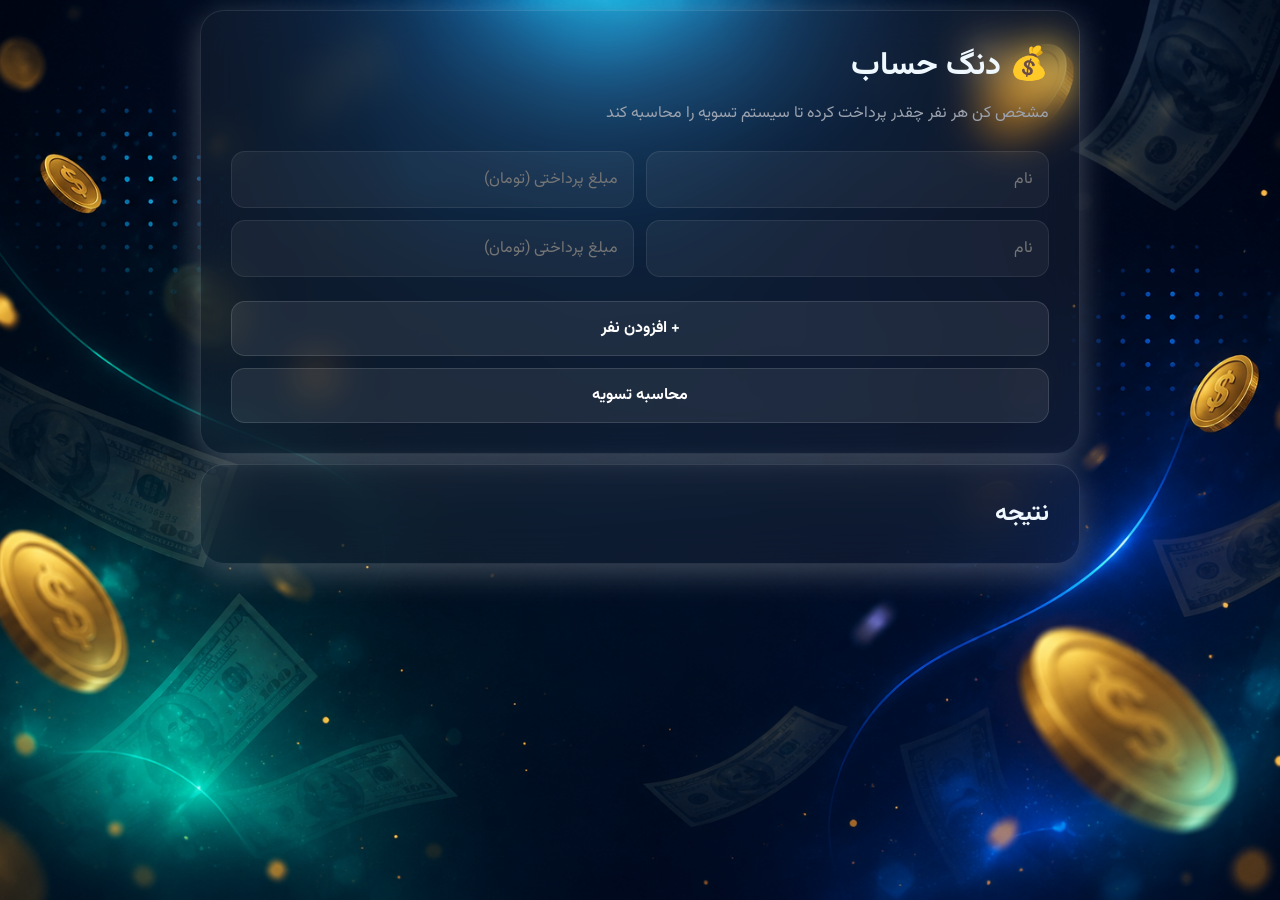
==== index.html @ acc30d8e "Rename index (2).html to index.html" ====
<!DOCTYPE html>
<html lang="fa" dir="rtl">
<head>
<meta charset="UTF-8">
<meta name="viewport" content="width=device-width, initial-scale=1.0">
<title>دنگ حساب</title>

<link rel="stylesheet" href="style.css">

<link href="https://fonts.googleapis.com/css2?family=Vazirmatn:wght@400;500;700;800&display=swap" rel="stylesheet">

</head>
<body>

<div class="container">

    <div class="card">

        <h1>💰 دنگ حساب</h1>

        <p class="subtitle">
            مشخص کن هر نفر چقدر پرداخت کرده تا سیستم تسویه را محاسبه کند
        </p>

        <div id="peopleContainer"></div>

        <button class="btn add-btn" onclick="addPerson()">
            + افزودن نفر
        </button>

        <button class="btn calculate-btn" onclick="calculate()">
            محاسبه تسویه
        </button>

    </div>

    <div class="result-card">

        <h2>نتیجه</h2>

        <div id="results"></div>

    </div>

</div>

<script src="script.js"></script>

</body>
</html>
---- style.css ----
*{
margin:0;
padding:0;
box-sizing:border-box;
font-family:'Vazirmatn',sans-serif;
}

body{
    background: url("images/background.webp") center center / cover no-repeat fixed;
}


.container{
max-width:900px;
margin:auto;
}

.card,
.result-card{

    background: rgba(254, 254, 254, 0.05);

    border: 1px solid rgba(255, 254, 254, 0.1);

    backdrop-filter: blur(20px);
    -webkit-backdrop-filter: blur(20px);

    border-radius: 24px;

    padding: 30px;
margin:10px;
color: aliceblue;
    box-shadow:
        0 8px 32px rgba(255, 254, 254, 0.25);

}


h1{
font-size:2rem;
margin-bottom:10px;
}

.subtitle{
color:#9ca3af;
margin-bottom:25px;
}

.person-row{

display:flex;

gap:12px;

margin-bottom:12px;
}

.person-row input{

flex:1;

padding:14px;

border:none;

border-radius:12px;

background:#182538;

color:white;

font-size:1rem;
}

.btn{

width:100%;

padding:14px;

border:none;

border-radius:14px;

font-size:1rem;

font-weight:700;

cursor:pointer;

margin-top:12px;
}

.add-btn{
background:#1e293b;
color:white;
}

.calculate-btn{
background:#06b6d4;
color:white;
}

.result-item{

background:#182538;

padding:15px;

border-radius:12px;

margin-bottom:10px;

line-height:1.8;
}

.no-result{
color:#9ca3af;
}

@media(max-width:768px){

.person-row{
flex-direction:column;
}

}
.btn{

    background: rgba(255,255,255,.08);

    border:1px solid rgba(255,255,255,.12);

    

    color:white;

    transition:.3s;
}

.btn:hover{

    transform:translateY(-3px);

    background:rgba(255,255,255,.12);

}
.person-row input{

    background:rgba(255,255,255,.05);

    border:1px solid rgba(255,255,255,.08);

    color:white;

    padding:15px;

    border-radius:14px;

    transition:.3s;

}

.person-row input:focus{

    outline:none;

    border-color:#06b6d4;

    box-shadow:
    0 0 0 4px rgba(6,182,212,.15);

}
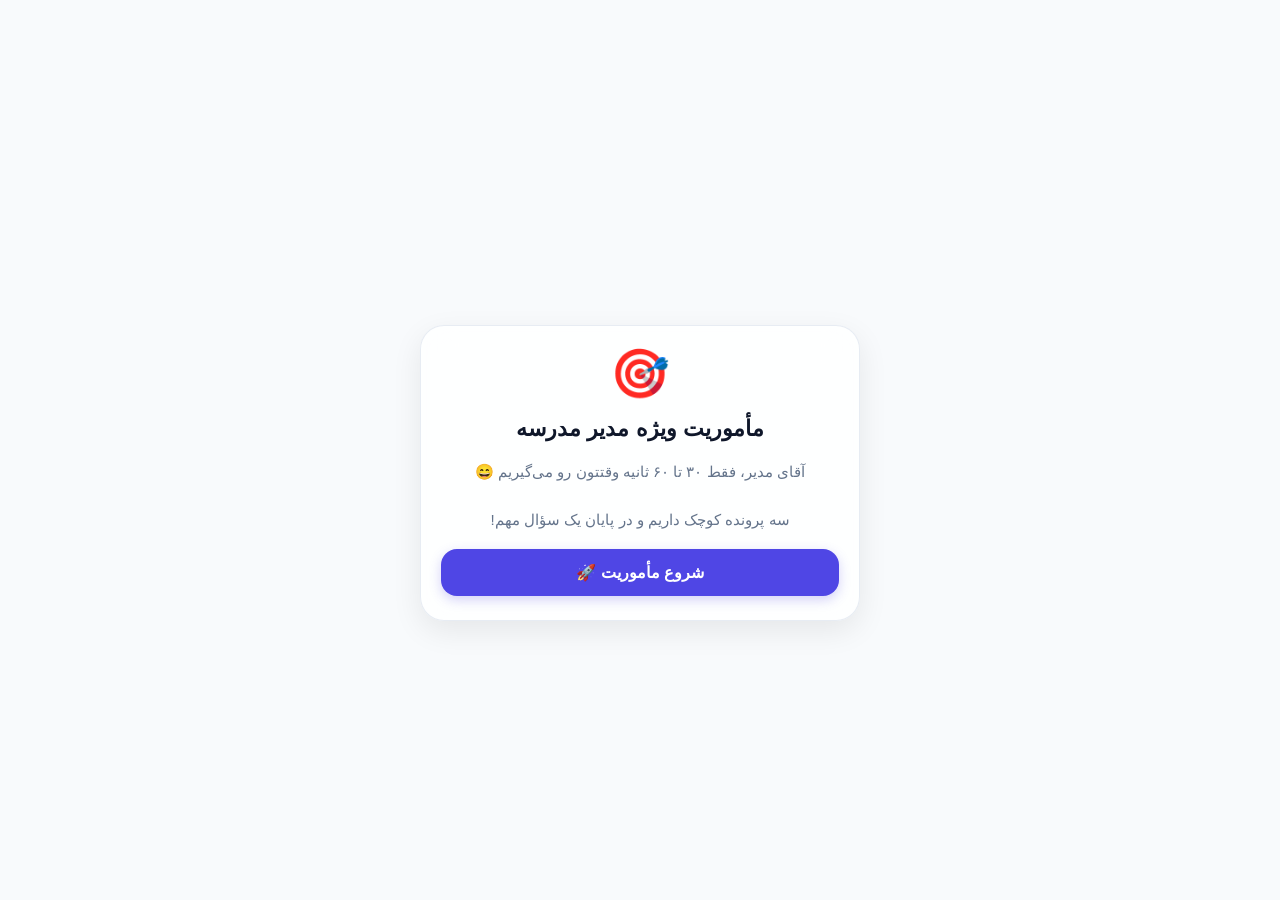
==== commit 88b0cb78: "Add files via upload" ====
--- a/index.html
+++ b/index.html
@@ -1,50 +1,189 @@
-<!DOCTYPE html>
-<html lang="fa" dir="rtl">
-<head>
-<meta charset="UTF-8">
-<meta name="viewport" content="width=device-width, initial-scale=1.0">
-<title>دنگ حساب</title>
-
-<link rel="stylesheet" href="style.css">
-
-<link href="https://fonts.googleapis.com/css2?family=Vazirmatn:wght@400;500;700;800&display=swap" rel="stylesheet">
-
-</head>
-<body>
-
-<div class="container">
-
-    <div class="card">
-
-        <h1>💰 دنگ حساب</h1>
-
-        <p class="subtitle">
-            مشخص کن هر نفر چقدر پرداخت کرده تا سیستم تسویه را محاسبه کند
-        </p>
-
-        <div id="peopleContainer"></div>
-
-        <button class="btn add-btn" onclick="addPerson()">
-            + افزودن نفر
-        </button>
-
-        <button class="btn calculate-btn" onclick="calculate()">
-            محاسبه تسویه
-        </button>
-
-    </div>
-
-    <div class="result-card">
-
-        <h2>نتیجه</h2>
-
-        <div id="results"></div>
-
-    </div>
-
-</div>
-
-<script src="script.js"></script>
-
-</body>
-</html>
+<!doctype html>
+<html lang="fa" dir="rtl">
+  <head>
+    <meta charset="UTF-8" />
+    <meta name="viewport" content="width=device-width, initial-scale=1.0" />
+    <title>سامانه ویژه مدیر 🎯</title>
+    <link rel="stylesheet" href="style.css" />
+  </head>
+  <body>
+    <div class="page-loader" id="pageLoader">
+      <div class="loader-spinner"></div>
+      <div class="loader-title">در حال آماده‌سازی...</div>
+      <div class="loader-subtitle">لطفاً یک لحظه صبر کنید</div>
+    </div>
+
+    <main class="app-container">
+      <!-- Progress Bar -->
+      <header class="progress-header" id="progressHeader">
+        <div class="progress-bar">
+          <div class="progress-fill" id="progressFill"></div>
+        </div>
+        <div class="progress-steps">
+          <span class="step-dot active" data-step="1">●</span>
+          <span class="step-dot" data-step="2">○</span>
+          <span class="step-dot" data-step="3">○</span>
+        </div>
+      </header>
+
+      <!-- Notification / Toast Message -->
+      <div class="toast-message" id="toastMessage"></div>
+
+      <!-- Dynamic Content Card -->
+      <div class="card-glass" id="cardContainer">
+        <!-- STEP 0: Welcome Screen -->
+        <section class="step-content active" id="step0">
+          <div class="hero-icon">🎯</div>
+          <h1 class="main-title">مأموریت ویژه مدیر مدرسه</h1>
+          <p class="description-text">
+            آقای مدیر، فقط ۳۰ تا ۶۰ ثانیه وقتتون رو می‌گیریم 😄<br /><br />
+            سه پرونده کوچک داریم و در پایان یک سؤال مهم!
+          </p>
+          <button class="btn btn-primary" id="btnStart">شروع مأموریت 🚀</button>
+        </section>
+
+        <!-- STEP 1: Internship Notebook Case -->
+        <section class="step-content" id="step1">
+          <span class="badge">پرونده شماره 01</span>
+          <h2 class="section-title">«عملیات ناموفق: دفترچه کارورزی» 😂</h2>
+
+          <p class="story-text">
+            آقای مدیر، شما فرمودید بیام مدرسه دفترچه کارورزی رو بگیرم...<br />
+            من هم گفتم: بله ساعت 10 😎<br />
+            اما یک مشکل کوچک پیش آمد...
+          </p>
+
+          <div class="checklist-box">
+            <div class="check-item check-pass">
+              <span class="status-icon">✅</span>
+              <span>قرار بود بیام مدرسه</span>
+            </div>
+            <div class="check-item check-fail">
+              <span class="status-icon">❌</span>
+              <span>آمدم؟</span>
+            </div>
+            <div class="reason-tag">دلیل: <strong>«یادم رفت! 🫠»</strong></div>
+          </div>
+
+          <p class="story-text confession-text">
+            اینجا بنده رسماً اعتراف می‌کنم 😂<br />
+            قرار بود برای دفترچه کارورزی بیام و یادم رفت. واقعاً بابتش عذر
+            می‌خوام آقای مدیر 🙏
+          </p>
+
+          <div class="options-group" id="optionsStep1">
+            <!-- Options injected via JavaScript -->
+          </div>
+
+          <button class="btn btn-primary btn-next" id="btnNext1" disabled>
+            ادامه مأموریت ←
+          </button>
+        </section>
+
+        <!-- STEP 2: Mysterious Exams -->
+        <section class="step-content" id="step2">
+          <span class="badge">پرونده شماره 02</span>
+          <h2 class="section-title">«دو امتحان مرموز 🕵️»</h2>
+
+          <p class="story-text">
+            طبق اطلاعات موجود، دانش‌آموز محترم در دو امتحان شرکت نکرده است.<br />
+            مشکل اینجاست که خود متهم هم دقیقاً نمی‌داند کدام دو امتحان بوده‌اند!
+            💀😂
+          </p>
+
+          <div class="mysterious-exams-grid">
+            <div class="exam-card">
+              <span class="exam-icon">❓</span>
+              <span class="exam-title">امتحان گمشده 1</span>
+              <span class="exam-subtitle">???</span>
+            </div>
+            <div class="exam-card">
+              <span class="exam-icon">❓</span>
+              <span class="exam-title">امتحان گمشده 2</span>
+              <span class="exam-subtitle">???</span>
+            </div>
+          </div>
+
+          <p class="story-text">
+            آقای مدیر، لطفاً بفرمایید کدام دو امتحان را ندادم و برای جبرانشان
+            باید چه کاری انجام بدهم؟ 🙏
+          </p>
+
+          <div class="options-group" id="optionsStep2">
+            <!-- Options injected via JavaScript -->
+          </div>
+
+          <button class="btn btn-primary btn-next" id="btnNext2" disabled>
+            ادامه مأموریت ←
+          </button>
+        </section>
+
+        <!-- STEP 3: Final Request -->
+        <section class="step-content" id="step3">
+          <span class="badge">مرحله آخر</span>
+          <h2 class="section-title">
+            «حالا رسیدیم به درخواست دانش‌آموز... 😶»
+          </h2>
+
+          <div class="request-box">
+            <p class="story-text">
+              آقای مدیر...<br />
+              تا اینجا دفترچه رو فراموش کردم، دو تا امتحان رو هم ندادم، ولی
+              حداقل برای عذرخواهی یک سایت ساختم! 😂<br /><br />
+              حالا یک درخواست کوچیک هم داشته باشم؟
+            </p>
+            <div class="highlight-request">
+              «اگر صلاح می‌دونید، با توجه به شرایط و نمره‌هام، در یکی از درس‌ها
+              کمی ارفاق کنید. 🙏❤️»
+            </div>
+          </div>
+
+          <div class="options-group" id="optionsStep3">
+            <!-- Options injected via JavaScript -->
+          </div>
+
+          <button class="btn btn-primary btn-next" id="btnNext3" disabled>
+            مشاهده نتیجه مأموریت 🎯
+          </button>
+        </section>
+
+        <!-- STEP 4: Final Summary & WhatsApp -->
+        <section class="step-content" id="step4">
+          <div class="hero-icon">🎉</div>
+          <h1 class="main-title">مأموریت تقریباً تمام شد!</h1>
+          <p class="description-text">
+            آقای مدیر، فقط یک مرحله کوچک باقی مونده.<br />
+            خلاصه تصمیمات شما به شکل زیر ثبت شد:
+          </p>
+
+          <div class="summary-card">
+            <div class="summary-item">
+              <span class="summary-label">📕 دفترچه کارورزی:</span>
+              <span class="summary-value" id="summaryOffice">-</span>
+            </div>
+            <div class="summary-item">
+              <span class="summary-label">📝 دو امتحان مرموز:</span>
+              <span class="summary-value" id="summaryExams">-</span>
+            </div>
+            <div class="summary-item">
+              <span class="summary-label">🎯 درخواست نمره:</span>
+              <span class="summary-value" id="summaryGrade">-</span>
+            </div>
+          </div>
+
+          <button class="btn btn-whatsapp" id="btnWhatsApp">
+            <svg class="wa-icon" viewBox="0 0 24 24" width="24" height="24">
+              <path
+                fill="currentColor"
+                d="M12.031 2c-5.517 0-9.993 4.476-9.993 9.993 0 1.763.459 3.479 1.33 4.996L2 22l5.127-1.343c1.464.799 3.111 1.218 4.904 1.218 5.517 0 9.993-4.476 9.993-9.993S17.548 2 12.031 2zm0 18.286c-1.581 0-3.133-.423-4.489-1.22l-.322-.192-3.332.873.889-3.248-.211-.336A8.256 8.256 0 0 1 3.73 11.99c0-4.577 3.724-8.299 8.301-8.299 4.577 0 8.301 3.722 8.301 8.299 0 4.578-3.724 8.3-8.301 8.3z"
+              />
+            </svg>
+            ثبت نهایی و ارسال در واتساپ
+          </button>
+        </section>
+      </div>
+    </main>
+
+    <script src="script.js"></script>
+  </body>
+</html>
--- a/style.css
+++ b/style.css
@@ -1,173 +1,598 @@
-*{
-margin:0;
-padding:0;
-box-sizing:border-box;
-font-family:'Vazirmatn',sans-serif;
-}
-
-body{
-    background: url("images/background.webp") center center / cover no-repeat fixed;
-}
-
-
-.container{
-max-width:900px;
-margin:auto;
-}
-
-.card,
-.result-card{
-
-    background: rgba(254, 254, 254, 0.05);
-
-    border: 1px solid rgba(255, 254, 254, 0.1);
-
-    backdrop-filter: blur(20px);
-    -webkit-backdrop-filter: blur(20px);
-
-    border-radius: 24px;
-
-    padding: 30px;
-margin:10px;
-color: aliceblue;
-    box-shadow:
-        0 8px 32px rgba(255, 254, 254, 0.25);
-
-}
-
-
-h1{
-font-size:2rem;
-margin-bottom:10px;
-}
-
-.subtitle{
-color:#9ca3af;
-margin-bottom:25px;
-}
-
-.person-row{
-
-display:flex;
-
-gap:12px;
-
-margin-bottom:12px;
-}
-
-.person-row input{
-
-flex:1;
-
-padding:14px;
-
-border:none;
-
-border-radius:12px;
-
-background:#182538;
-
-color:white;
-
-font-size:1rem;
-}
-
-.btn{
-
-width:100%;
-
-padding:14px;
-
-border:none;
-
-border-radius:14px;
-
-font-size:1rem;
-
-font-weight:700;
-
-cursor:pointer;
-
-margin-top:12px;
-}
-
-.add-btn{
-background:#1e293b;
-color:white;
-}
-
-.calculate-btn{
-background:#06b6d4;
-color:white;
-}
-
-.result-item{
-
-background:#182538;
-
-padding:15px;
-
-border-radius:12px;
-
-margin-bottom:10px;
-
-line-height:1.8;
-}
-
-.no-result{
-color:#9ca3af;
-}
-
-@media(max-width:768px){
-
-.person-row{
-flex-direction:column;
-}
-
-}
-.btn{
-
-    background: rgba(255,255,255,.08);
-
-    border:1px solid rgba(255,255,255,.12);
-
-    
-
-    color:white;
-
-    transition:.3s;
-}
-
-.btn:hover{
-
-    transform:translateY(-3px);
-
-    background:rgba(255,255,255,.12);
-
-}
-.person-row input{
-
-    background:rgba(255,255,255,.05);
-
-    border:1px solid rgba(255,255,255,.08);
-
-    color:white;
-
-    padding:15px;
-
-    border-radius:14px;
-
-    transition:.3s;
-
-}
-
-.person-row input:focus{
-
-    outline:none;
-
-    border-color:#06b6d4;
-
-    box-shadow:
-    0 0 0 4px rgba(6,182,212,.15);
-
-}
+/* ==========================================================================
+   Variables & Configuration
+   ========================================================================== */
+:root {
+    --primary: #4F46E5;
+    --primary-hover: #4338CA;
+    --primary-light: rgba(79, 70, 229, 0.1);
+    --whatsapp-green: #25D366;
+    --whatsapp-hover: #20bd5a;
+    --background: #F8FAFC;
+    --surface: rgba(255, 255, 255, 0.85);
+    --border: rgba(226, 232, 240, 0.8);
+    --text-main: #0F172A;
+    --text-muted: #64748B;
+    --danger: #EF4444;
+    --success: #10B981;
+    --radius-lg: 24px;
+    --radius-md: 16px;
+    --radius-sm: 12px;
+    --shadow-soft: 0 20px 40px -15px rgba(0, 0, 0, 0.05);
+    --shadow-card: 0 10px 30px rgba(0, 0, 0, 0.08);
+    --transition-fast: 0.2s cubic-bezier(0.4, 0, 0.2, 1);
+    --transition-smooth: 0.35s cubic-bezier(0.4, 0, 0.2, 1);
+}
+
+/* ==========================================================================
+   Reset & Base Styles
+   ========================================================================== */
+* {
+    box-sizing: border-box;
+    margin: 0;
+    padding: 0;
+    font-family: vazir, -apple-system, BlinkMacSystemFont, 'Segoe UI', Roboto, Oxygen, Ubuntu, Cantarell, sans-serif;
+    -webkit-tap-highlight-color: transparent;
+}
+
+body {
+    background-color: var(--background);
+    color: var(--text-main);
+    min-height: 100vh;
+    display: flex;
+    justify-content: center;
+    align-items: center;
+    padding: 16px;
+    direction: rtl;
+    overflow-x: hidden;
+    position: relative;
+}
+
+/* Background Decor Shapes */
+.background-decor {
+    position: fixed;
+    top: 0;
+    left: 0;
+    width: 100vw;
+    height: 100vh;
+    z-index: -1;
+    pointer-events: none;
+    overflow: hidden;
+}
+
+.circle {
+    position: absolute;
+    border-radius: 50%;
+    filter: blur(80px);
+    opacity: 0.6;
+}
+
+.circle-1 {
+    width: 300px;
+    height: 300px;
+    background: #E0E7FF;
+    top: -50px;
+    right: -50px;
+}
+
+.circle-2 {
+    width: 250px;
+    height: 250px;
+    background: #FCE7F3;
+    bottom: -50px;
+    left: -50px;
+}
+
+/* ==========================================================================
+   Layout & Container
+   ========================================================================== */
+.app-container {
+    width: 100%;
+    max-width: 440px;
+    margin: 0 auto;
+    display: flex;
+    flex-direction: column;
+    gap: 16px;
+}
+
+.card-glass {
+    background: var(--surface);
+    backdrop-filter: blur(16px);
+    -webkit-backdrop-filter: blur(16px);
+    border: 1px solid var(--border);
+    border-radius: var(--radius-lg);
+    padding: 24px 20px;
+    box-shadow: var(--shadow-card);
+    position: relative;
+    overflow: hidden;
+}
+
+/* ==========================================================================
+   Header & Progress Indicator
+   ========================================================================== */
+.progress-header {
+    display: flex;
+    flex-direction: column;
+    align-items: center;
+    gap: 8px;
+    opacity: 0;
+    visibility: hidden;
+    transition: opacity var(--transition-fast);
+}
+
+.progress-header.visible {
+    opacity: 1;
+    visibility: visible;
+}
+
+.progress-bar {
+    width: 100%;
+    height: 6px;
+    background: rgba(226, 232, 240, 0.6);
+    border-radius: 10px;
+    overflow: hidden;
+}
+
+.progress-fill {
+    height: 100%;
+    width: 33.33%;
+    background: var(--primary);
+    border-radius: 10px;
+    transition: width var(--transition-smooth);
+}
+
+.progress-steps {
+    display: flex;
+    gap: 8px;
+}
+
+.step-dot {
+    font-size: 14px;
+    color: var(--text-muted);
+    transition: color var(--transition-fast);
+}
+
+.step-dot.active {
+    color: var(--primary);
+}
+
+/* ==========================================================================
+   Step Sections & Animations
+   ========================================================================== */
+.step-content {
+    display: none;
+    flex-direction: column;
+    align-items: center;
+    text-align: center;
+    gap: 16px;
+    opacity: 0;
+    transform: translateY(12px);
+    transition: opacity var(--transition-smooth), transform var(--transition-smooth);
+}
+
+.step-content.active {
+    display: flex;
+    opacity: 1;
+    transform: translateY(0);
+}
+
+/* ==========================================================================
+   Typography & Badges
+   ========================================================================== */
+.badge {
+    background: var(--primary-light);
+    color: var(--primary);
+    font-size: 0.8rem;
+    font-weight: 700;
+    padding: 4px 12px;
+    border-radius: 20px;
+}
+
+.main-title {
+    font-size: 1.4rem;
+    font-weight: 800;
+    color: var(--text-main);
+    line-height: 1.3;
+}
+
+.section-title {
+    font-size: 1.25rem;
+    font-weight: 700;
+    color: var(--text-main);
+    line-height: 1.3;
+}
+
+.story-text {
+    font-size: 0.95rem;
+    color: var(--text-muted);
+    line-height: 1.6;
+}
+
+.confession-text {
+    background: rgba(241, 245, 249, 0.6);
+    padding: 12px 16px;
+    border-radius: var(--radius-md);
+    border-right: 3px solid var(--primary);
+    width: 100%;
+    text-align: right;
+}
+
+.description-text {
+    font-size: 0.95rem;
+    color: var(--text-muted);
+    line-height: 1.6;
+}
+
+.hero-icon {
+    font-size: 3rem;
+    line-height: 1;
+}
+
+/* ==========================================================================
+   Step 1 Custom UI
+   ========================================================================== */
+.checklist-box {
+    width: 100%;
+    background: #FFFFFF;
+    border: 1px solid var(--border);
+    border-radius: var(--radius-md);
+    padding: 12px 16px;
+    display: flex;
+    flex-direction: column;
+    gap: 10px;
+    text-align: right;
+}
+
+.check-item {
+    display: flex;
+    align-items: center;
+    gap: 10px;
+    font-size: 0.9rem;
+    font-weight: 600;
+}
+
+.check-pass { color: var(--success); }
+.check-fail { color: var(--danger); }
+
+.reason-tag {
+    margin-top: 4px;
+    padding-top: 8px;
+    border-top: 1px dashed var(--border);
+    font-size: 0.85rem;
+    color: var(--text-muted);
+}
+
+.reason-tag strong {
+    color: var(--text-main);
+}
+
+/* ==========================================================================
+   Step 2 Custom UI
+   ========================================================================== */
+.mysterious-exams-grid {
+    display: grid;
+    grid-template-columns: 1fr 1fr;
+    gap: 12px;
+    width: 100%;
+}
+
+.exam-card {
+    background: #FFFFFF;
+    border: 1px dashed #CBD5E1;
+    border-radius: var(--radius-md);
+    padding: 16px 12px;
+    display: flex;
+    flex-direction: column;
+    align-items: center;
+    gap: 6px;
+}
+
+.exam-icon { font-size: 1.5rem; }
+.exam-title { font-size: 0.8rem; color: var(--text-muted); font-weight: 600; }
+.exam-subtitle { font-size: 1rem; color: var(--danger); font-weight: 800; }
+
+/* ==========================================================================
+   Step 3 Custom UI
+   ========================================================================== */
+.request-box {
+    display: flex;
+    flex-direction: column;
+    gap: 12px;
+    width: 100%;
+}
+
+.highlight-request {
+    background: #FFF1F2;
+    color: #9F1239;
+    border: 1px solid #FECDD3;
+    padding: 14px 16px;
+    border-radius: var(--radius-md);
+    font-size: 0.95rem;
+    font-weight: 700;
+    line-height: 1.5;
+}
+
+/* ==========================================================================
+   Options & Buttons
+   ========================================================================== */
+.options-group {
+    display: flex;
+    flex-direction: column;
+    gap: 10px;
+    width: 100%;
+    margin-top: 4px;
+}
+
+.option-card {
+    background: #FFFFFF;
+    border: 2px solid var(--border);
+    border-radius: var(--radius-md);
+    padding: 14px 16px;
+    font-size: 0.95rem;
+    font-weight: 600;
+    color: var(--text-main);
+    text-align: right;
+    cursor: pointer;
+    transition: all var(--transition-fast);
+    outline: none;
+    display: flex;
+    align-items: center;
+    justify-content: space-between;
+}
+
+.option-card:hover {
+    border-color: #A5B4FC;
+    transform: translateY(-1px);
+}
+
+.option-card.selected {
+    border-color: var(--primary);
+    background: var(--primary-light);
+    color: var(--primary);
+}
+
+.btn {
+    width: 100%;
+    padding: 14px 20px;
+    border-radius: var(--radius-md);
+    border: none;
+    font-size: 1rem;
+    font-weight: 700;
+    cursor: pointer;
+    transition: all var(--transition-fast);
+    display: flex;
+    align-items: center;
+    justify-content: center;
+    gap: 8px;
+    outline: none;
+}
+
+.btn-primary {
+    background: var(--primary);
+    color: #FFFFFF;
+    box-shadow: 0 4px 12px rgba(79, 70, 229, 0.25);
+}
+
+.btn-primary:hover {
+    background: var(--primary-hover);
+}
+
+.btn-primary:disabled {
+    background: #CBD5E1;
+    box-shadow: none;
+    cursor: not-allowed;
+    opacity: 0.7;
+}
+
+.btn-whatsapp {
+    background: var(--whatsapp-green);
+    color: #FFFFFF;
+    box-shadow: 0 4px 12px rgba(37, 211, 102, 0.3);
+    margin-top: 8px;
+}
+
+.btn-whatsapp:hover {
+    background: var(--whatsapp-hover);
+}
+
+/* ==========================================================================
+   Step 4 Summary Display
+   ========================================================================== */
+.summary-card {
+    width: 100%;
+    background: #FFFFFF;
+    border: 1px solid var(--border);
+    border-radius: var(--radius-md);
+    padding: 16px;
+    display: flex;
+    flex-direction: column;
+    gap: 12px;
+    text-align: right;
+}
+
+.summary-item {
+    display: flex;
+    flex-direction: column;
+    gap: 4px;
+    padding-bottom: 8px;
+    border-bottom: 1px solid #F1F5F9;
+}
+
+.summary-item:last-child {
+    border-bottom: none;
+    padding-bottom: 0;
+}
+
+.summary-label {
+    font-size: 0.8rem;
+    color: var(--text-muted);
+    font-weight: 600;
+}
+
+.summary-value {
+    font-size: 0.95rem;
+    color: var(--text-main);
+    font-weight: 700;
+}
+
+/* ==========================================================================
+   Toast Notification
+   ========================================================================== */
+.toast-message {
+    position: fixed;
+    top: 20px;
+    left: 50%;
+    transform: translateX(-50%) translateY(-20px);
+    background: #1E293B;
+    color: #FFFFFF;
+    padding: 10px 20px;
+    border-radius: 30px;
+    font-size: 0.85rem;
+    font-weight: 600;
+    box-shadow: var(--shadow-card);
+    opacity: 0;
+    pointer-events: none;
+    transition: all var(--transition-smooth);
+    z-index: 100;
+    width: max-content;
+    max-width: 90%;
+    text-align: center;
+}
+
+.toast-message.show {
+    opacity: 1;
+    transform: translateX(-50%) translateY(0);
+}
+
+/* ==========================================================================
+   Responsive Breakpoints
+   ========================================================================== */
+@media (max-height: 660px) {
+    .app-container {
+        gap: 10px;
+    }
+    .card-glass {
+        padding: 16px 14px;
+    }
+    .hero-icon {
+        font-size: 2.2rem;
+    }
+    .main-title, .section-title {
+        font-size: 1.15rem;
+    }
+    .story-text, .description-text {
+        font-size: 0.85rem;
+    }
+}
+/* =================================
+   LOADING SYSTEM
+   ================================= */
+
+/* لودینگ ورود */
+.page-loader,
+.section-loader {
+    position: fixed;
+    inset: 0;
+    z-index: 99999;
+
+    display: flex;
+    flex-direction: column;
+    align-items: center;
+    justify-content: center;
+
+    gap: 10px;
+
+    background: #f8fafc;
+
+    transition:
+        opacity 0.3s ease,
+        visibility 0.3s ease;
+}
+
+/* لودینگ بین قسمت‌ها */
+.section-loader {
+    background: rgba(248, 250, 252, 0.97);
+}
+
+/* مخفی کردن */
+.page-loader.hide,
+.section-loader.hide {
+    opacity: 0;
+    visibility: hidden;
+    pointer-events: none;
+}
+
+/* دایره لودینگ */
+.loader-spinner {
+    width: 48px;
+    height: 48px;
+
+    border: 4px solid #e2e8f0;
+    border-top-color: #4f46e5;
+
+    border-radius: 50%;
+
+    animation: loader-spin 0.7s linear infinite;
+}
+
+/* نسخه کوچک */
+.loader-spinner.small {
+    width: 34px;
+    height: 34px;
+
+    border-width: 3px;
+}
+
+/* متن */
+.loader-title {
+    color: #0f172a;
+
+    font-size: 15px;
+    font-weight: 800;
+}
+
+.loader-subtitle {
+    color: #64748b;
+
+    font-size: 13px;
+}
+
+/* چرخش */
+@keyframes loader-spin {
+    from {
+        transform: rotate(0deg);
+    }
+
+    to {
+        transform: rotate(360deg);
+    }
+}
+
+/* موبایل */
+@media (max-width: 480px) {
+
+    .loader-spinner {
+        width: 42px;
+        height: 42px;
+    }
+
+    .loader-title {
+        font-size: 14px;
+    }
+
+    .loader-subtitle {
+        font-size: 12px;
+    }
+}
+
+/* کاهش انیمیشن برای کاربرانی که ترجیح می‌دهند */
+@media (prefers-reduced-motion: reduce) {
+
+    .loader-spinner {
+        animation-duration: 1.5s;
+    }
+
+    .page-loader,
+    .section-loader {
+        transition: none;
+    }
+}
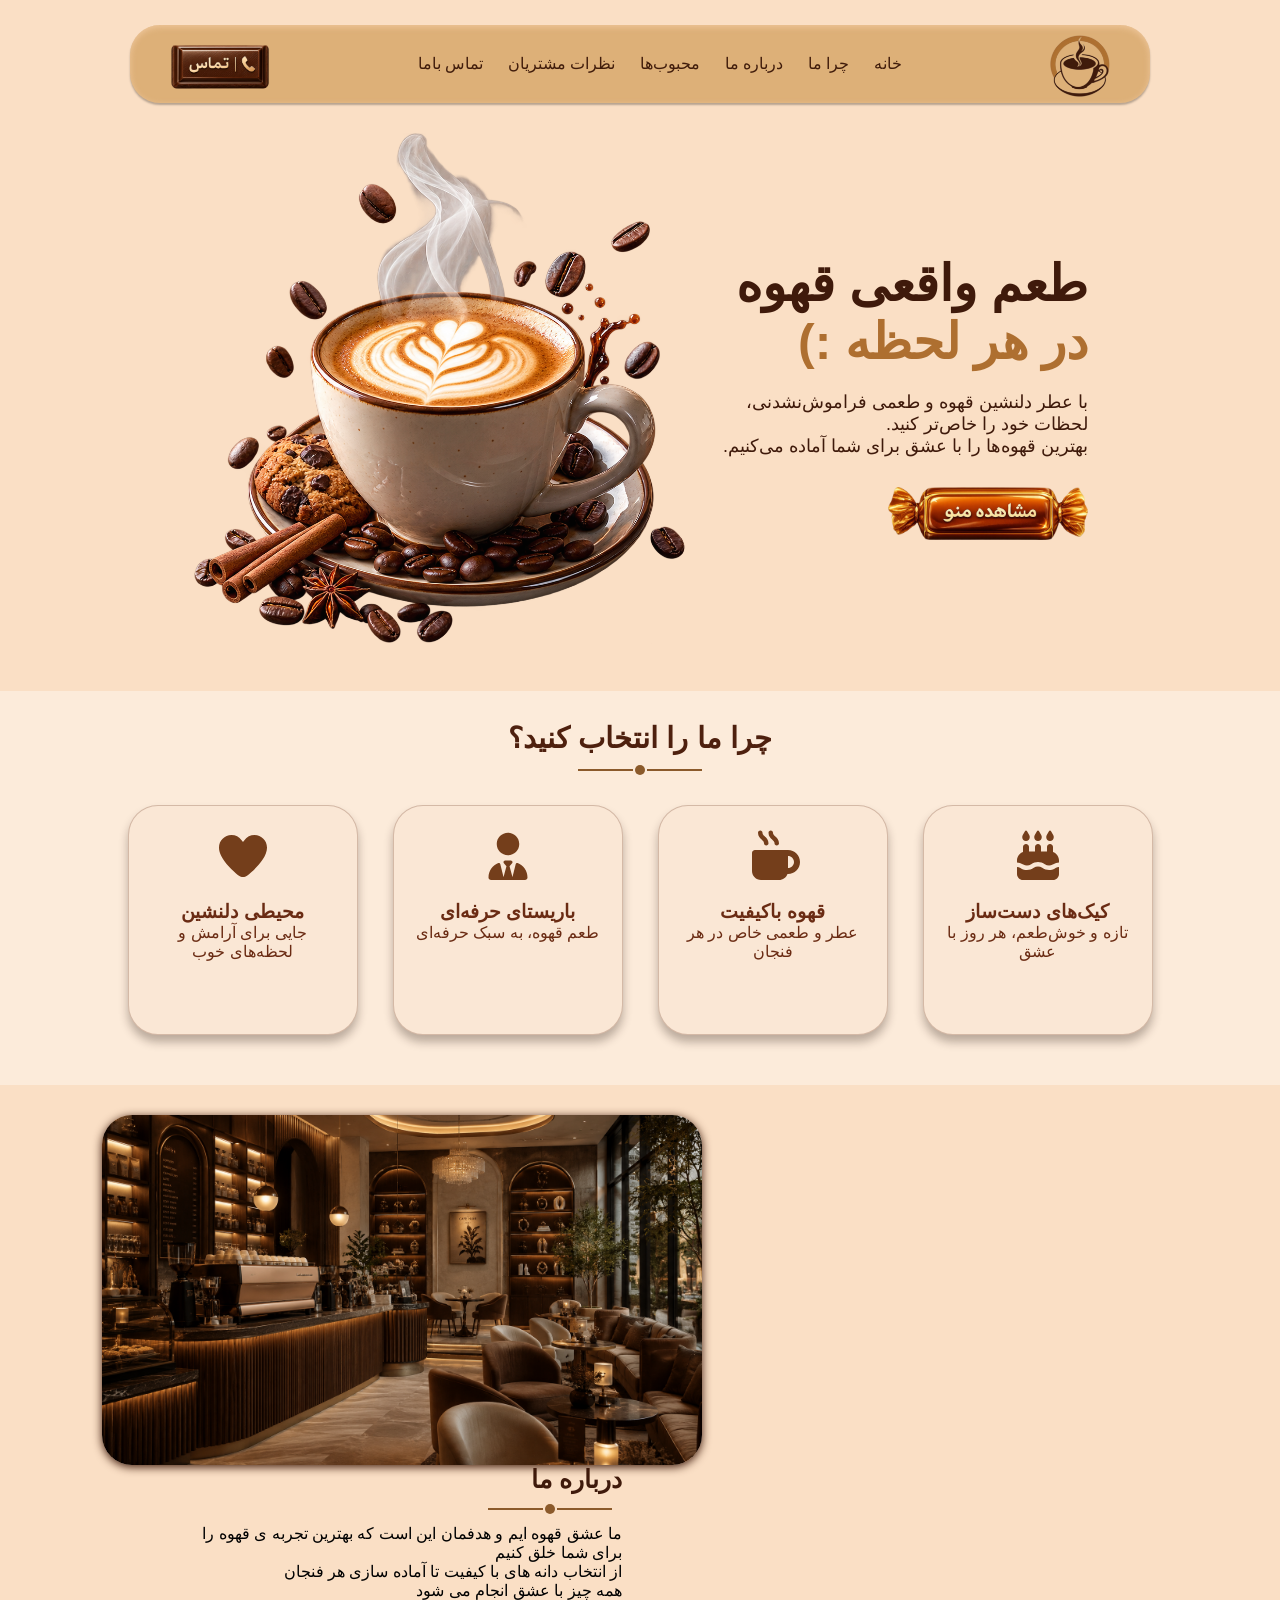
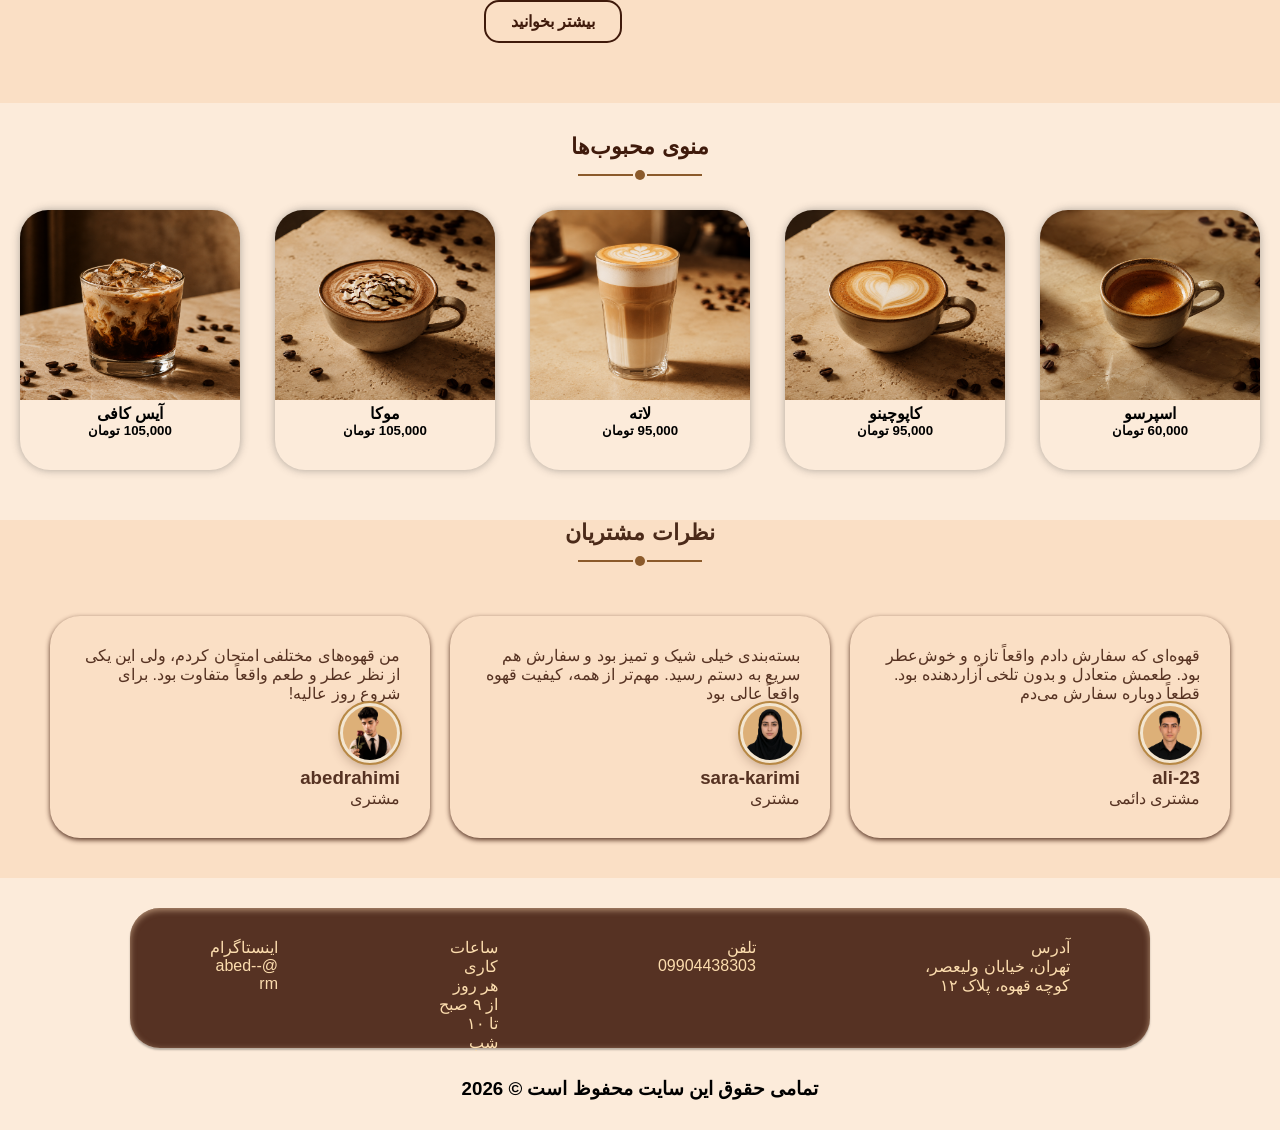
==== commit ac7f01ff: "Add files via upload" ====
--- a/index.html
+++ b/index.html
@@ -3,187 +3,268 @@
   <head>
     <meta charset="UTF-8" />
     <meta name="viewport" content="width=device-width, initial-scale=1.0" />
-    <title>سامانه ویژه مدیر 🎯</title>
-    <link rel="stylesheet" href="style.css" />
+    <title>Document</title>
+    <link rel="stylesheet" href="./css/svgg.css" />
+    <link rel="stylesheet" href="./fontawesome/css/all-fonts.min.css">
+    <link rel="stylesheet" href="./css/recet.css">
+    <link rel="stylesheet" href="./css/styles.css" />
+    <link rel="stylesheet" href="./css/rispansive.css">
   </head>
   <body>
-    <div class="page-loader" id="pageLoader">
-      <div class="loader-spinner"></div>
-      <div class="loader-title">در حال آماده‌سازی...</div>
-      <div class="loader-subtitle">لطفاً یک لحظه صبر کنید</div>
-    </div>
-
-    <main class="app-container">
-      <!-- Progress Bar -->
-      <header class="progress-header" id="progressHeader">
-        <div class="progress-bar">
-          <div class="progress-fill" id="progressFill"></div>
-        </div>
-        <div class="progress-steps">
-          <span class="step-dot active" data-step="1">●</span>
-          <span class="step-dot" data-step="2">○</span>
-          <span class="step-dot" data-step="3">○</span>
-        </div>
-      </header>
-
-      <!-- Notification / Toast Message -->
-      <div class="toast-message" id="toastMessage"></div>
-
-      <!-- Dynamic Content Card -->
-      <div class="card-glass" id="cardContainer">
-        <!-- STEP 0: Welcome Screen -->
-        <section class="step-content active" id="step0">
-          <div class="hero-icon">🎯</div>
-          <h1 class="main-title">مأموریت ویژه مدیر مدرسه</h1>
-          <p class="description-text">
-            آقای مدیر، فقط ۳۰ تا ۶۰ ثانیه وقتتون رو می‌گیریم 😄<br /><br />
-            سه پرونده کوچک داریم و در پایان یک سؤال مهم!
+    <header class="header" >
+      <div class="header-section">
+        <div class="logo">
+        <img src="./images/logo.png" alt="logo" class="img-logo" />
+        </div>
+         <div class="nav">
+        <nav class="nav-list">
+          <a href="#scroll0">خانه</a>
+          <a href="#scroll1">چرا ما</a>
+          <a href="#scroll2">درباره ما</a>
+          <a href="#scroll3">محبوب‌ها</a>
+          <a href="#scroll4">نظرات مشتریان</a>
+          <a href="#scroll5">تماس باما</a>
+        </nav>
+        </div>
+        <div class="header-button">
+        <a class="header-btn">
+          <img src="./images/hero-btn.png" alt="مشاهده منو" />
+        </a>
+      </div>
+        <div class="menu-icon">
+            <i class="fa fa-bars" ></i>
+         </div>
+      </div>
+    </header>
+    <!-- =======================main====================== -->
+    <main>
+      <!-- hero-section -->
+       
+      <section class="hero" id="scroll0">
+        <div class="hero-content">
+          <h1 class="title-h1">
+            طعم واقعی قهوه <br />
+            <span class="title-h1-color"> در هر لحظه :)</span>
+          </h1>
+          <p class="hero-title">
+            با عطر دلنشین قهوه و طعمی فراموش‌نشدنی، لحظات خود را خاص‌تر کنید.<br />
+            بهترین قهوه‌ها را با عشق برای شما آماده می‌کنیم.
           </p>
-          <button class="btn btn-primary" id="btnStart">شروع مأموریت 🚀</button>
-        </section>
-
-        <!-- STEP 1: Internship Notebook Case -->
-        <section class="step-content" id="step1">
-          <span class="badge">پرونده شماره 01</span>
-          <h2 class="section-title">«عملیات ناموفق: دفترچه کارورزی» 😂</h2>
-
-          <p class="story-text">
-            آقای مدیر، شما فرمودید بیام مدرسه دفترچه کارورزی رو بگیرم...<br />
-            من هم گفتم: بله ساعت 10 😎<br />
-            اما یک مشکل کوچک پیش آمد...
-          </p>
-
-          <div class="checklist-box">
-            <div class="check-item check-pass">
-              <span class="status-icon">✅</span>
-              <span>قرار بود بیام مدرسه</span>
-            </div>
-            <div class="check-item check-fail">
-              <span class="status-icon">❌</span>
-              <span>آمدم؟</span>
-            </div>
-            <div class="reason-tag">دلیل: <strong>«یادم رفت! 🫠»</strong></div>
-          </div>
-
-          <p class="story-text confession-text">
-            اینجا بنده رسماً اعتراف می‌کنم 😂<br />
-            قرار بود برای دفترچه کارورزی بیام و یادم رفت. واقعاً بابتش عذر
-            می‌خوام آقای مدیر 🙏
-          </p>
-
-          <div class="options-group" id="optionsStep1">
-            <!-- Options injected via JavaScript -->
-          </div>
-
-          <button class="btn btn-primary btn-next" id="btnNext1" disabled>
-            ادامه مأموریت ←
-          </button>
-        </section>
-
-        <!-- STEP 2: Mysterious Exams -->
-        <section class="step-content" id="step2">
-          <span class="badge">پرونده شماره 02</span>
-          <h2 class="section-title">«دو امتحان مرموز 🕵️»</h2>
-
-          <p class="story-text">
-            طبق اطلاعات موجود، دانش‌آموز محترم در دو امتحان شرکت نکرده است.<br />
-            مشکل اینجاست که خود متهم هم دقیقاً نمی‌داند کدام دو امتحان بوده‌اند!
-            💀😂
-          </p>
-
-          <div class="mysterious-exams-grid">
-            <div class="exam-card">
-              <span class="exam-icon">❓</span>
-              <span class="exam-title">امتحان گمشده 1</span>
-              <span class="exam-subtitle">???</span>
-            </div>
-            <div class="exam-card">
-              <span class="exam-icon">❓</span>
-              <span class="exam-title">امتحان گمشده 2</span>
-              <span class="exam-subtitle">???</span>
-            </div>
-          </div>
-
-          <p class="story-text">
-            آقای مدیر، لطفاً بفرمایید کدام دو امتحان را ندادم و برای جبرانشان
-            باید چه کاری انجام بدهم؟ 🙏
-          </p>
-
-          <div class="options-group" id="optionsStep2">
-            <!-- Options injected via JavaScript -->
-          </div>
-
-          <button class="btn btn-primary btn-next" id="btnNext2" disabled>
-            ادامه مأموریت ←
-          </button>
-        </section>
-
-        <!-- STEP 3: Final Request -->
-        <section class="step-content" id="step3">
-          <span class="badge">مرحله آخر</span>
-          <h2 class="section-title">
-            «حالا رسیدیم به درخواست دانش‌آموز... 😶»
-          </h2>
-
-          <div class="request-box">
-            <p class="story-text">
-              آقای مدیر...<br />
-              تا اینجا دفترچه رو فراموش کردم، دو تا امتحان رو هم ندادم، ولی
-              حداقل برای عذرخواهی یک سایت ساختم! 😂<br /><br />
-              حالا یک درخواست کوچیک هم داشته باشم؟
+          
+          <a class="hero-btn">
+            <img src="./images/button-header.png" alt="مشاهده منو" />
+          </a>
+        </div>
+        <div class="hero-image" >
+          <img src="./images/banner.png" alt="hero-banner" />
+        </div>
+      </section>
+      <!-- ===section-2=== -->
+       <section class="section-2" id="scroll1">
+        <h2 class="why-us">چرا ما را انتخاب کنید؟</h2>
+        <div class="title-line">
+          <span></span>
+        </div>
+        <div class="features">
+          <div class="feature">
+            <img src="./css/4.svg" alt="svg4" class="icon" />
+            <h3>کیک‌های دست‌ساز</h3>
+            <p>تازه و خوش‌طعم، هر روز با عشق</p>
+          </div>
+          <div class="feature">
+            <img src="./css/1.svg" alt="svg1" class="icon" />
+            <h3>قهوه باکیفیت</h3>
+            <p>عطر و طعمی خاص در هر فنجان</p>
+          </div>
+          <div class="feature">
+            <img src="./css/2.svg" alt="svg2" class="icon" />
+            <h3>باریستای حرفه‌ای</h3>
+            <p>طعم قهوه، به سبک حرفه‌ای</p>
+          </div>
+          <div class="feature">
+            <img src="./css/3.svg" alt="svg3" class="icon" />
+            <h3>محیطی دلنشین</h3>
+            <p>جایی برای آرامش و لحظه‌های خوب</p>
+          </div>
+        </div>
+      </section>
+      <!-- ===about=== -->
+       <section class="about" id="scroll2">
+        <div class="about-us">
+          <div class="about-us-text">
+            <h3>درباره ما</h3>
+            <div class="title-line-2">
+              <span></span>
+            </div>
+            <p>
+              ما عشق قهوه ایم و هدفمان این است که بهترین تجربه ی قهوه را برای
+              شما خلق کنیم<br />
+              از انتخاب دانه های با کیفیت تا آماده سازی هر فنجان<br />
+              همه چیز با عشق انجام می شود
             </p>
-            <div class="highlight-request">
-              «اگر صلاح می‌دونید، با توجه به شرایط و نمره‌هام، در یکی از درس‌ها
-              کمی ارفاق کنید. 🙏❤️»
-            </div>
-          </div>
-
-          <div class="options-group" id="optionsStep3">
-            <!-- Options injected via JavaScript -->
-          </div>
-
-          <button class="btn btn-primary btn-next" id="btnNext3" disabled>
-            مشاهده نتیجه مأموریت 🎯
-          </button>
-        </section>
-
-        <!-- STEP 4: Final Summary & WhatsApp -->
-        <section class="step-content" id="step4">
-          <div class="hero-icon">🎉</div>
-          <h1 class="main-title">مأموریت تقریباً تمام شد!</h1>
-          <p class="description-text">
-            آقای مدیر، فقط یک مرحله کوچک باقی مونده.<br />
-            خلاصه تصمیمات شما به شکل زیر ثبت شد:
-          </p>
-
-          <div class="summary-card">
-            <div class="summary-item">
-              <span class="summary-label">📕 دفترچه کارورزی:</span>
-              <span class="summary-value" id="summaryOffice">-</span>
-            </div>
-            <div class="summary-item">
-              <span class="summary-label">📝 دو امتحان مرموز:</span>
-              <span class="summary-value" id="summaryExams">-</span>
-            </div>
-            <div class="summary-item">
-              <span class="summary-label">🎯 درخواست نمره:</span>
-              <span class="summary-value" id="summaryGrade">-</span>
-            </div>
-          </div>
-
-          <button class="btn btn-whatsapp" id="btnWhatsApp">
-            <svg class="wa-icon" viewBox="0 0 24 24" width="24" height="24">
-              <path
-                fill="currentColor"
-                d="M12.031 2c-5.517 0-9.993 4.476-9.993 9.993 0 1.763.459 3.479 1.33 4.996L2 22l5.127-1.343c1.464.799 3.111 1.218 4.904 1.218 5.517 0 9.993-4.476 9.993-9.993S17.548 2 12.031 2zm0 18.286c-1.581 0-3.133-.423-4.489-1.22l-.322-.192-3.332.873.889-3.248-.211-.336A8.256 8.256 0 0 1 3.73 11.99c0-4.577 3.724-8.299 8.301-8.299 4.577 0 8.301 3.722 8.301 8.299 0 4.578-3.724 8.3-8.301 8.3z"
-              />
-            </svg>
-            ثبت نهایی و ارسال در واتساپ
-          </button>
-        </section>
-      </div>
+
+            <a href="#" class="about-us-btn"><b>بیشتر بخوانید</b></a>
+          </div>
+          <div class="about-us-img">
+            <img
+              src="./images/ChatGPT Image ۷ شهریور ۱۴۰۵، ۰۲_۴۱_۰۲.png"
+              alt=""
+              class="about-us-imges"
+            />
+          </div>
+        </div>
+      </section>
+      <!-- ===section-popular=== -->
+       <section class="section-popular" id="scroll3">
+        <div class="popular">
+          <div class="text-plr">
+            <div class="text-popular">
+              <h3>منوی محبوب‌ها</h3>
+            </div>
+
+            <div class="title-line">
+              <span></span>
+            </div>
+          </div>
+
+          <div class="img-popular">
+            <div class="card-popular">
+              <img
+                src="./images/image-1.png"
+                alt="محصول اول"
+                class="image-card"
+              />
+              <h4>اسپرسو</h4>
+              <h5>60,000 تومان</h5>
+            </div>
+
+            <div class="card-popular">
+              <img
+                src="./images/image-2.png"
+                alt="محصول دوم"
+                class="image-card"
+              />
+              <h4>کاپوچینو</h4>
+              <h5>95,000 تومان</h5>
+            </div>
+
+            <div class="card-popular">
+              <img
+                src="./images/image-3.png"
+                alt="محصول سوم"
+                class="image-card"
+              />
+              <h4>لاته</h4>
+              <h5>95,000 تومان</h5>
+            </div>
+
+            <div class="card-popular">
+              <img
+                src="./images/image-4.png"
+                alt="محصول چهارم"
+                class="image-card"
+              />
+              <h4>موکا</h4>
+              <h5>105,000 تومان</h5>
+            </div>
+
+            <div class="card-popular">
+              <img
+                src="./images/image-5.png"
+                alt="محصول پنجم"
+                class="image-card"
+              />
+              <h4>آیس کافی</h4>
+              <h5>105,000 تومان</h5>
+            </div>
+          </div>
+        </div>
+      </section> 
+      <!-- scroll4 -->
+       <section id="scroll4">
+        <div class="comment">
+          
+          <div class="comment-text">
+            <h3>نظرات مشتریان</h3>
+            <div class="title-line">
+              <span></span>
+            </div>
+          </div>
+          <div class="comment-man">
+            <div class="comment-section">
+              <p>
+                قهوه‌ای که سفارش دادم واقعاً تازه و خوش‌عطر بود. طعمش متعادل و بدون تلخی آزاردهنده بود. قطعاً دوباره سفارش می‌دم
+              </p>
+              <img
+                src="./images/ChatGPT Image ۹ شهریور ۱۴۰۵، ۰۲_۳۳_۴۶.png"
+                alt=""
+                class="comment-img"
+              />
+              <h3>ali-23</h3>
+              <p>مشتری دائمی</p>
+            </div>
+            <div class="comment-section">
+              <p>
+                بسته‌بندی خیلی شیک و تمیز بود و سفارش هم سریع به دستم رسید. مهم‌تر از همه، کیفیت قهوه واقعاً عالی بود
+              </p>
+              <img
+                src="./images/ChatGPT Image ۹ شهریور ۱۴۰۵، ۰۲_۳۷_۵۰.png"
+                alt=""
+                class="comment-img"
+              />
+              <h3>sara-karimi</h3>
+              <p>مشتری</p>
+            </div>
+            <div class="comment-section">
+              <p>
+                من قهوه‌های مختلفی امتحان کردم، ولی این یکی از نظر عطر و طعم واقعاً متفاوت بود. برای شروع روز عالیه!
+              </p>
+              <img
+                src="./images/file_000000003b0c81f4a40602a8e416100d.png"
+                alt=""
+                class="comment-img"
+              />
+              <h3>abedrahimi</h3>
+              <p>مشتری</p>
+            </div>
+          </div>
+        </div>
+      </section>
     </main>
-
-    <script src="script.js"></script>
+    <footer id="scroll5">
+      <div class="footer">
+        <div class="footer-item">
+          <div>آدرس</div>
+          <div>تهران، خیابان ولیعصر، کوچه قهوه، پلاک ۱۲</div>
+        </div>
+
+        <div class="footer-item">
+          <div>تلفن</div>
+          <div>09904438303</div>
+        </div>
+
+        <div class="footer-item">
+          <div>ساعات کاری</div>
+          <div>هر روز از ۹ صبح</div>
+          <div>تا ۱۰ شب</div>
+        </div>
+
+        <div class="footer-item">
+          <div>اینستاگرام</div>
+          <div>@abed--rm</div>
+        </div>
+      </div>
+
+      <div>
+        
+        <h3 class="footer-bottom-q">تمامی حقوق این سایت محفوظ است © 2026</h3>
+      </div>
+
+    </footer>
+     <a class="btn-menu">
+            <img src="./images/button-header-2.png" alt="مشاهده منو" />
+          </a>
+          
+    <script src="./script.js"></script>
   </body>
 </html>
--- a/css/recet.css
+++ b/css/recet.css
@@ -0,0 +1,61 @@
+* {
+  padding: 0;
+  margin: 0;
+  box-sizing: border-box;
+  /* outline: 1px solid red; */
+   -webkit-tap-highlight-color: transparent;
+}
+html {
+  scroll-behavior: smooth;
+}
+body {
+  background: #f8d3aeb5;
+  font-family: "vazir", "Arial Narrow", Arial, sans-serif;
+}
+
+ul,
+li,
+a,
+button {
+  display: flex;
+  text-decoration: none;
+  font-size: 16px;
+  font-family: vazir;
+}
+
+#scroll0,
+#scroll1,
+#scroll2,
+#scroll3,
+#scroll4,
+#scroll5 {
+  scroll-margin-top: 150px;
+}
+::selection {
+  background: #6f4e37;
+  color: #fcddae;
+}
+img {
+  user-select: none;
+  -webkit-user-drag: none;
+}
+
+
+::-webkit-scrollbar {
+  width: 8px;
+}
+
+::-webkit-scrollbar-track {
+  background: #1f150c;
+}
+
+::-webkit-scrollbar-thumb {
+  background: #c5a46d;
+  border-radius: 10px;
+}
+.btn-menu {
+  display: none;
+}
+.menu-icon {
+  display: none;
+}
--- a/css/styles.css
+++ b/css/styles.css
@@ -0,0 +1,393 @@
+
+/* ===========هدرسایت========== */
+.header {
+  position: sticky;
+  top: 10px;
+  z-index: 1000;
+  height: 78px;
+  background-color: #ddb078;
+  margin: 10px 130px 0px 130px;
+  border-radius: 30px;
+  box-shadow:
+    0 2px 2px rgba(0, 0, 0, 0.272),
+    inset 0 2px 6px rgba(248, 211, 174, 0.631);
+}
+
+.header-section {
+  display: flex;
+  align-items: center;
+  justify-content: space-between;
+  margin: 25px 40px 0px 40px;
+}
+.header .header-section .img-logo {
+  width: 60px;
+  margin-top: 10px;
+}
+.header .header-section .nav-list {
+  display: flex;
+  gap: 25px;
+}
+.header .header-section .header-btn {
+  margin-top: 8px;
+  width: 100px;
+  height: 60px;
+}
+
+.header-btn img {
+  width: 100%;
+  height: 100%;
+  object-fit: contain;
+  transition:
+    transform 0.5s ease,
+    filter 0.5s ease;
+}
+.header-btn:hover {
+  transform: translateY(3px) scale(1.04);
+  filter: brightness(1.08);
+}
+
+.nav-list a {
+  position: relative;
+  color: #401c0b;
+  transition: color 0.25s ease;
+}
+
+.nav-list a::after {
+  content: "";
+  position: absolute;
+  right: 0;
+  bottom: -10px;
+  width: 0;
+  height: 2px;
+  background: #ae7030;
+  border-radius: 10px;
+  transition: width 0.3s ease;
+}
+
+.nav-list a:hover {
+  color: #ae7030;
+}
+
+.nav-list a:hover::after {
+  width: 100%;
+}
+
+/* ==============================main================================ */
+
+/* =============hero-section============= */
+.hero {
+  display: flex;
+  align-items: center;
+  justify-content: space-between;
+
+  padding: 30px 15%;
+}
+.hero-content {
+  display: block;
+}
+.title-h1 {
+  font-size: 50px;
+  color: #3f1a0b;
+}
+.title-h1-color {
+  color: #ae6f30;
+}
+.hero-title {
+  color: #3f1a0b;
+  font-size: 18px;
+  margin-top: 20px;
+}
+.hero-btn {
+  width: 200px;
+  margin-top: 30px;
+}
+.hero-btn img {
+  width: 100%;
+  height: 100%;
+}
+.hero-btn:hover {
+  transform: translateY(3px) scale(1.04);
+  filter: brightness(1.08);
+}
+.hero-image {
+  display: flex;
+  justify-content: center;
+}
+.hero-image img {
+  width: 500px;
+}
+
+/* ========= */
+.section-2 {
+  padding: 30px;
+  background-color: #fcebda;
+}
+.why-us {
+  text-align: center;
+  color: #4e200e;
+  font-size: 29px;
+}
+.title-line {
+  display: flex;
+  align-items: center;
+  justify-content: center;
+  gap: 2px;
+  margin: 10px;
+}
+
+.title-line::before,
+.title-line::after {
+  content: "";
+  width: 55px;
+  height: 2px;
+  background-color: #8b5a2b;
+}
+
+.title-line span {
+  width: 10px;
+  height: 10px;
+  background-color: #8b5a2b;
+  border-radius: 50%;
+}
+
+.features {
+  display: flex;
+  flex-wrap: wrap;
+  flex-direction: row;
+  justify-content: center;
+  gap: 35px;
+  padding: 20px;
+  color: #6a2b13;
+}
+.feature {
+  width: 230px;
+  height: 230px;
+  background-color: #fae7d5;
+  border: 1px solid rgba(83, 28, 7, 0.227);
+  border-radius: 30px;
+  text-align: center;
+  box-shadow: 0 7px 10px rgba(35, 18, 10, 0.299);
+  padding: 20px;
+}
+.feature:hover {
+  transform: translateY(3px) scale(1.04);
+  filter: brightness(1.08);
+}
+.icon {
+  width: 60px;
+  height: 60px;
+  display: block;
+  margin: 0 auto 15px;
+}
+/* =========================== */
+.about {
+  width: 100%;
+  flex-wrap: wrap;
+}
+
+.about-us {
+  display: flex;
+  align-items: center;
+  justify-content: space-between;
+  gap: 0px;
+  padding: 30px 15%;
+  direction: ltr;
+  flex-wrap: wrap;
+}
+
+/* =====عکس سمت چپ =====*/
+
+.about-us .about-us-img {
+  width: 600px;
+  min-width: 600px;
+  height: 350px;
+  transform: translateX(-90px);
+  order: 1;
+}
+
+.about-us .about-us-imges {
+  width: 600px;
+  height: 350px;
+  display: block;
+  object-fit: cover;
+  border-radius: 30px;
+  box-shadow: 0 2px 10px #3f1a0b;
+}
+.about-us .about-us-imges:hover {
+  transform: translateY(3px) scale(1.04);
+  filter: brightness(1.08);
+}
+/* ============ متن سمت راست============ */
+.about-us .about-us-text {
+  width: 430px;
+  margin: 0;
+  order: 2;
+  direction: rtl;
+  text-align: right;
+}
+
+/* عنوان */
+
+.about-us .about-us-text h3 {
+  width: 100%;
+  margin: 0 0 10px;
+  font-size: 25px;
+  font-weight: 800;
+  color: #3f1a0b;
+  text-align: right;
+}
+/* =========خط سمت راست ============*/
+
+.title-line-2 {
+  display: flex;
+  align-items: center;
+  justify-content: right;
+  gap: 2px;
+  margin: 10px;
+}
+
+.title-line-2::before,
+.title-line-2::after {
+  content: "";
+  width: 55px;
+  height: 2px;
+  background-color: #8b5a2b;
+}
+
+.title-line-2 span {
+  width: 10px;
+  height: 10px;
+  background-color: #8b5a2b;
+  border-radius: 50%;
+}
+*/
+
+/* ====== متن توضیحات======= */
+
+  .about-us .about-us-text p {
+  width: 100%;
+  margin: 0 0 22px;
+  font-size: 18px;
+  font-weight: 600;
+  line-height: 2;
+  color: #4b2a19;
+  text-align: right;
+}
+
+/* ========دکمه سمت راست======= */
+
+.about-us .about-us-btn {
+  display: flex;
+  width: fit-content;
+  margin: 0 0 0 auto;
+  padding: 10px 25px;
+  color: #3f1a0b;
+  background: transparent;
+  border: 2px solid #3f1a0b;
+  border-radius: 15px;
+  text-decoration: none;
+  white-space: nowrap;
+  align-items: center;
+  justify-content: center;
+}
+.about-us .about-us-btn:hover {
+  background-color: #3f1a0b40;
+}
+
+.section-popular {
+  background-color: #fcebda;
+}
+
+.section-popular .popular .text-plr {
+  align-items: center;
+  justify-content: center;
+  text-align: center;
+}
+.section-popular .popular .text-plr .text-popular {
+  color: #3f1a0b;
+  font-size: 19px;
+  margin-top: 30px;
+  padding-top: 30px;
+}
+.section-popular .popular .img-popular {
+  display: flex;
+  justify-content: center;
+  gap: 35px;
+  padding: 20px;
+  flex-wrap: wrap;
+}
+.section-popular .popular .img-popular .card-popular {
+  width: 220px;
+  height: 260px;
+  border-radius: 30px;
+  text-align: center;
+  box-shadow: 0px 0px 8px#3c3c3c69;
+  margin-bottom: 30px;
+}
+.section-popular .popular .img-popular .card-popular:hover {
+  transform: translateY(3px) scale(1.04);
+  filter: brightness(1.08);
+}
+.section-popular .popular .img-popular .card-popular .image-card {
+  width: 220px;
+  height: 190px;
+  border-radius: 28px 28px 0px 0px;
+}
+
+.comment .comment-text {
+  text-align: center;
+  font-size: 1.17em;
+  font-weight: bold;
+  color: #4b2a19;
+}
+.comment .comment-man {
+  display: flex;
+  padding: 30px;
+  align-items: center;
+  justify-content: center;
+}
+.comment .comment-man .comment-section {
+  padding: 30px;
+  border-radius: 30px;
+  box-shadow: 0px 2px 5px #3f1a0be0;
+  margin: 10px;
+  width: 380px;
+  color: #3f1a0be0;
+}
+.comment .comment-man .comment-section .comment-img {
+  width: 60px;
+  height: 60px;
+ border-radius: 50%;
+    object-fit: cover;
+
+    border: 3px solid #f3e6d0;
+    outline: 2px solid #b88945;
+    box-shadow: 0 4px 12px rgba(63, 26, 11, 0.3);
+
+}
+footer {
+  background-color: #fcebda;
+  padding: 30px;
+}
+.footer {
+  display: flex;
+  height: 140px;
+  background-color: #3f1a0be0;
+  margin: 0px 100px 0px 100px;
+  border-radius: 30px;
+  box-shadow:
+    0 2px 2px rgba(0, 0, 0, 0.272),
+    inset 0 2px 6px rgba(248, 211, 174, 0.6);
+}
+
+.footer .footer-item {
+  color: #fcddae;
+  margin: 30px 80px 30px 80px;
+}
+.footer-bottom-q {
+  text-align: center;
+  margin-top: 30px;
+}
+.footer .footer-bottom {
+  display: flex;
+}
--- a/css/rispansive.css
+++ b/css/rispansive.css
@@ -0,0 +1,205 @@
+@media screen and (max-width: 750px) {
+  body {
+    overflow-x: hidden;
+    position: relative;
+  }
+
+  .container,
+  .section,
+  section {
+    width: 100%;
+    max-width: 100%;
+    margin-left: 0;
+    margin-right: 0;
+  }
+  .nav,
+  header button {
+    display: none;
+  }
+  .header-btn {
+    display: none;
+  }
+
+  .header {
+    margin: 10px 10px 0px 10px;
+    box-shadow: 0 0px 20px rgba(0, 0, 0, 0.335);
+  }
+  .header-section {
+    display: flex;
+    align-items: center;
+    justify-content: space-between;
+  }
+  .menu-icon {
+    position: relative;
+    color: #401b0b;
+    font-size: 2rem;
+    z-index: 99;
+  }
+
+  .img-logo {
+    margin-top: 7px;
+    height: 60px;
+  }
+
+  .menu-icon {
+    display: block;
+    cursor: pointer;
+    font-size: 25px;
+  }
+
+  .hero {
+    display: block;
+
+    padding: 30px 9%;
+  }
+
+  .title-h1 {
+    text-align: center;
+    font-size: 40px;
+    color: #3f1a0b;
+  }
+
+  .hero-title {
+    margin-bottom: 10px;
+    text-align: center;
+    color: #3f1a0b;
+    font-size: 18px;
+  }
+
+  .hero-btn {
+    display: none;
+  }
+
+  .hero-image {
+    display: inline;
+    justify-content: center;
+  }
+  .hero-image img {
+    width: 100%;
+  }
+  .btn-menu {
+    display: block;
+    position: fixed;
+    bottom: 12px;
+    z-index: 9999;
+  }
+  .btn-menu img {
+    width: 100%;
+  }
+  .about-us .about-us-img {
+    width: 100%;
+    min-width: 100%;
+    height: 100%;
+    transform: none;
+  }
+
+  .about-us .about-us-imges {
+    width: 100%;
+    height: 100%;
+  }
+  .about-us .about-us-text {
+    direction: none;
+    text-align: center;
+  }
+
+  /* عنوان */
+
+  .about-us .about-us-text h3 {
+    width: 100%;
+    margin-top: 1.8rem;
+    text-align: center;
+  }
+  /* =========خط سمت راست ============*/
+
+  .title-line-2 {
+    justify-content: center;
+  }
+
+  .about-us .about-us-btn {
+    width: 100%;
+    margin: 15px 0 auto;
+  }
+
+  .section-popular .popular .img-popular .card-popular {
+    width: 9.4rem;
+    height: 100%;
+    margin-bottom: 10px;
+  }
+
+  .section-popular .popular .img-popular .card-popular .image-card {
+    width: 9.4rem;
+    height: 100%;
+  }
+
+  .comment .comment-man {
+    width: 100%;
+    display: block;
+    padding: 30px;
+    align-items: center;
+    justify-content: center;
+  }
+  .comment .comment-man .comment-section {
+    padding: 20px;
+    border-radius: 30px;
+    box-shadow: 0px 0px 4px #3f1a0be0;
+    margin: 30px auto;
+    width: 100%;
+    color: #3f1a0be0;
+  }
+  .comment .comment-man .comment-section .comment-img {
+     width: 60px;
+    height: 60px;
+    border-radius: 50%;
+    object-fit: cover;
+
+    border: 3px solid #f3e6d0;
+    outline: 2px solid #b88945;
+    box-shadow: 0 4px 12px rgba(63, 26, 11, 0.3);
+  }
+  .comment {
+    
+    background-image: url("../images/file_00000000e6048210a9cdede5f2b7b03c.png");
+    background-size: cover;
+    background-position: center;
+    background-repeat: no-repeat;
+    padding: 30px 0px;
+   border-radius: 24px 24px 0px 0px;
+   box-shadow: 0px -10px 10px #3f1a0b49;
+  }
+  footer {
+    background-color: #3f1a0be0;
+    padding: 30px;
+
+  }
+  .footer {
+    text-align: center;
+    display: inline;
+    line-height: 2;
+    height: 100%;
+    background-color: transparent !important;
+    border-radius: 0px;
+    box-shadow: none;
+  }
+
+  .footer .footer-item {
+    color: #fcddae;
+    margin: 0;
+  }
+  .footer-bottom-q {
+    text-align: center;
+    margin-top: 30px;
+  }
+  .footer .footer-bottom {
+    display: flex;
+  }
+  .footer-bottom-q {
+    text-align: center;
+    margin-top: 30px;
+    color: #ddb078;
+  }
+  .btn-menu.hide {
+    opacity: 0;
+    visibility: hidden;
+    pointer-events: none;
+  }
+}
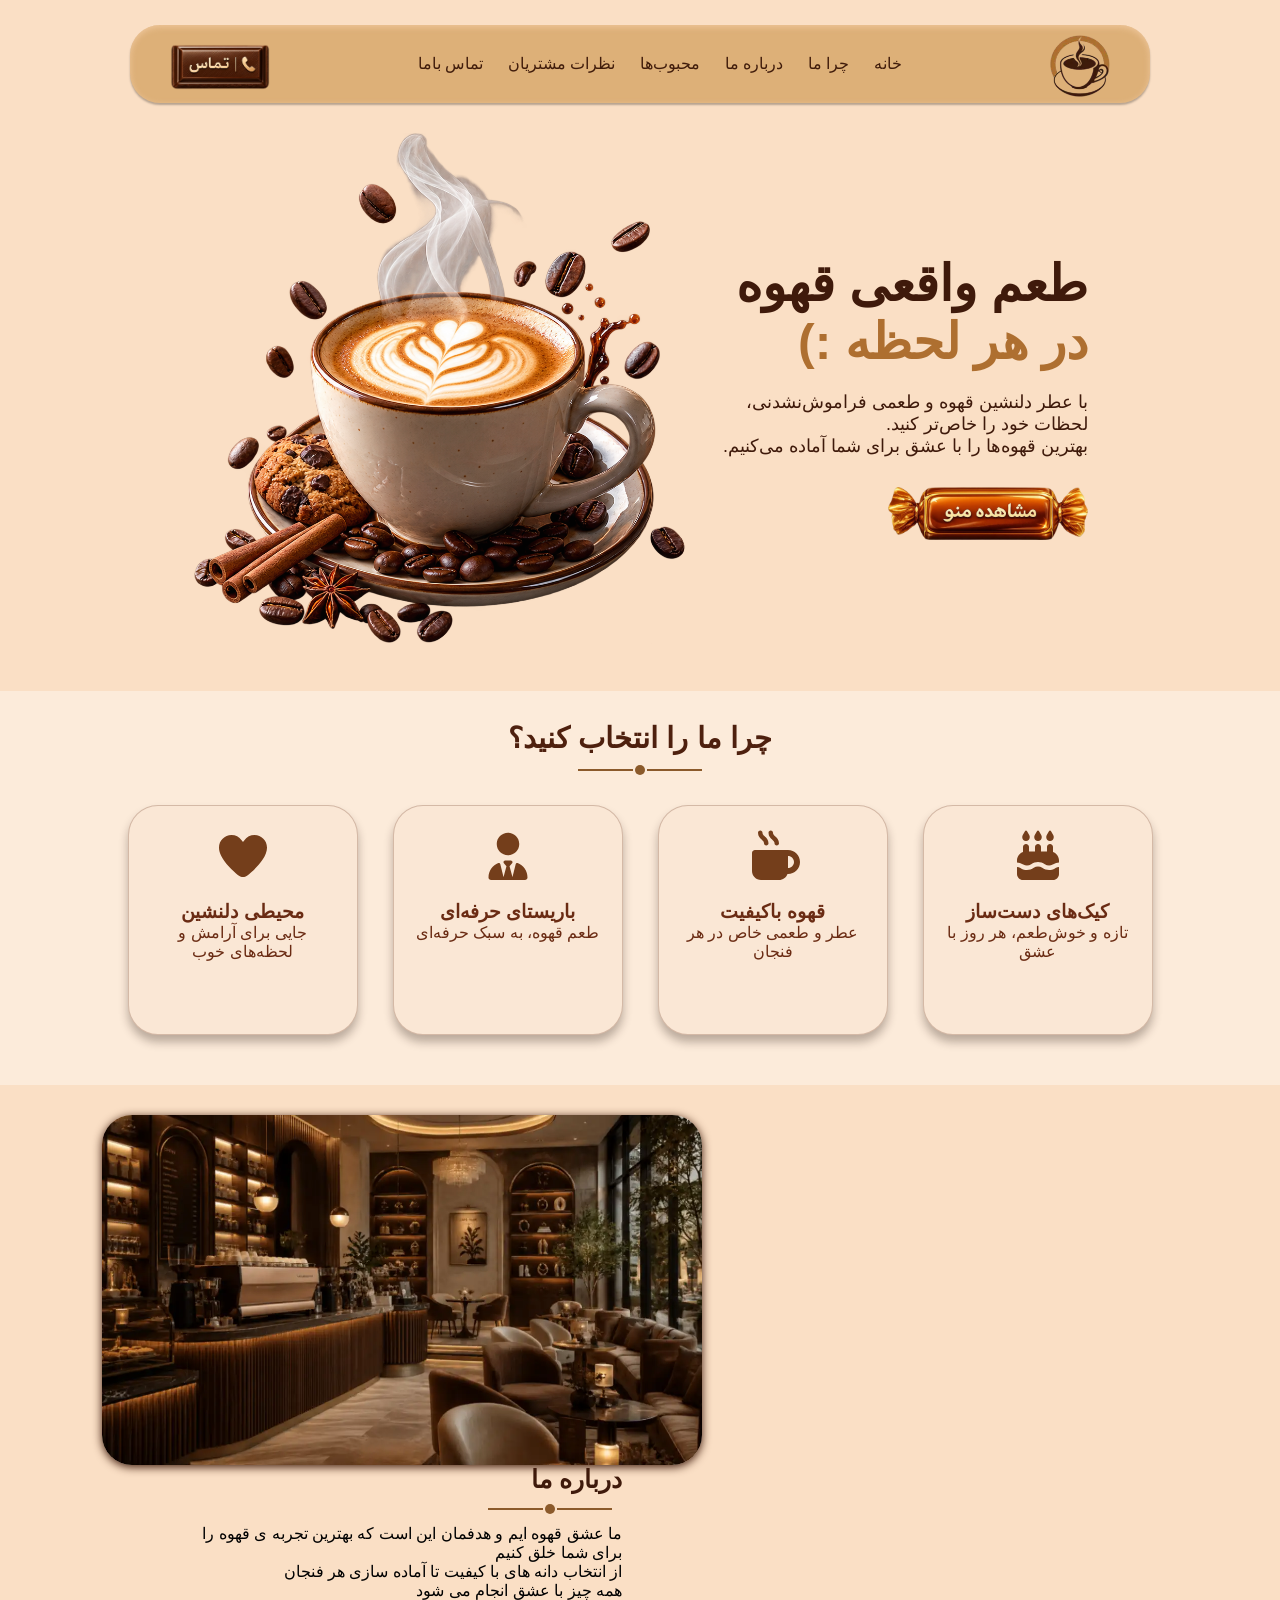
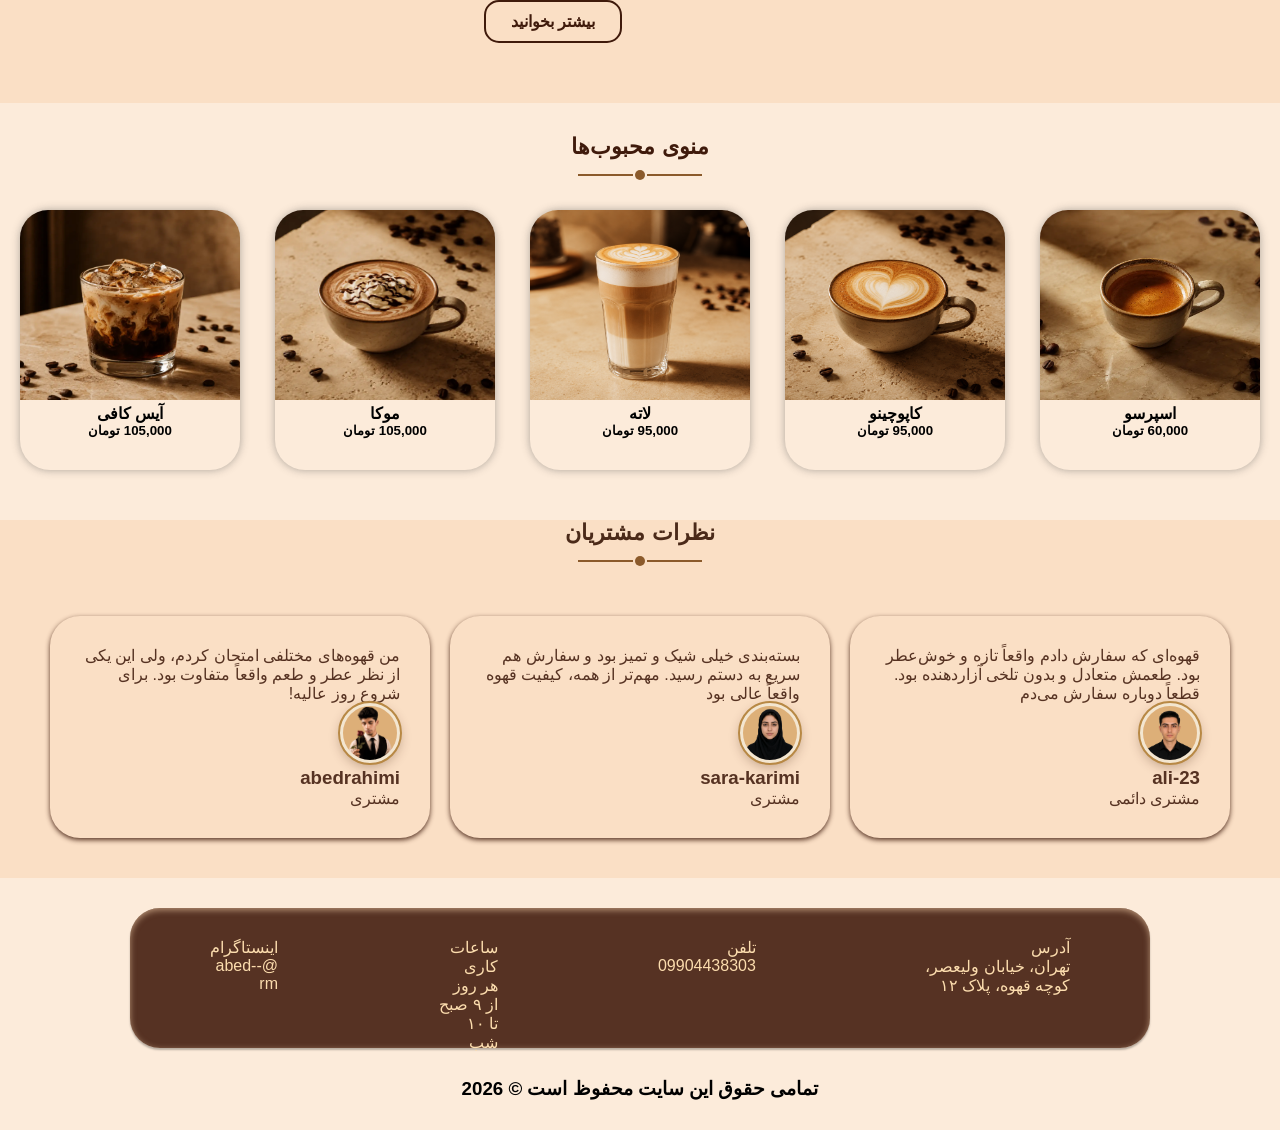
==== commit 1ce62889: "Add files via upload" ====
--- a/index.html
+++ b/index.html
@@ -14,7 +14,7 @@
     <header class="header" >
       <div class="header-section">
         <div class="logo">
-        <img src="./images/logo.png" alt="logo" class="img-logo" />
+        <img src="./images/logo.webp" alt="logo" class="img-logo" />
         </div>
          <div class="nav">
         <nav class="nav-list">
@@ -28,7 +28,7 @@
         </div>
         <div class="header-button">
         <a class="header-btn">
-          <img src="./images/hero-btn.png" alt="مشاهده منو" />
+          <img src="./images/hero-btn.webp" alt="مشاهده منو" />
         </a>
       </div>
         <div class="menu-icon">
@@ -52,11 +52,11 @@
           </p>
           
           <a class="hero-btn">
-            <img src="./images/button-header.png" alt="مشاهده منو" />
+            <img src="./images/button-header.webp" alt="مشاهده منو" />
           </a>
         </div>
         <div class="hero-image" >
-          <img src="./images/banner.png" alt="hero-banner" />
+          <img src="./images/banner.webp" alt="hero-banner" />
         </div>
       </section>
       <!-- ===section-2=== -->
@@ -107,7 +107,7 @@
           </div>
           <div class="about-us-img">
             <img
-              src="./images/ChatGPT Image ۷ شهریور ۱۴۰۵، ۰۲_۴۱_۰۲.png"
+              src="./images/ChatGPT Image ۷ شهریور ۱۴۰۵، ۰۲_۴۱_۰۲.webp"
               alt=""
               class="about-us-imges"
             />
@@ -130,7 +130,7 @@
           <div class="img-popular">
             <div class="card-popular">
               <img
-                src="./images/image-1.png"
+                src="./images/image-1.webp"
                 alt="محصول اول"
                 class="image-card"
               />
@@ -140,7 +140,7 @@
 
             <div class="card-popular">
               <img
-                src="./images/image-2.png"
+                src="./images/image-2.webp"
                 alt="محصول دوم"
                 class="image-card"
               />
@@ -150,7 +150,7 @@
 
             <div class="card-popular">
               <img
-                src="./images/image-3.png"
+                src="./images/image-3.webp"
                 alt="محصول سوم"
                 class="image-card"
               />
@@ -160,7 +160,7 @@
 
             <div class="card-popular">
               <img
-                src="./images/image-4.png"
+                src="./images/image-4.webp"
                 alt="محصول چهارم"
                 class="image-card"
               />
@@ -170,7 +170,7 @@
 
             <div class="card-popular">
               <img
-                src="./images/image-5.png"
+                src="./images/image-5.webp"
                 alt="محصول پنجم"
                 class="image-card"
               />
@@ -196,7 +196,7 @@
                 قهوه‌ای که سفارش دادم واقعاً تازه و خوش‌عطر بود. طعمش متعادل و بدون تلخی آزاردهنده بود. قطعاً دوباره سفارش می‌دم
               </p>
               <img
-                src="./images/ChatGPT Image ۹ شهریور ۱۴۰۵، ۰۲_۳۳_۴۶.png"
+                src="./images/ChatGPT Image ۹ شهریور ۱۴۰۵، ۰۲_۳۳_۴۶.webp"
                 alt=""
                 class="comment-img"
               />
@@ -208,7 +208,7 @@
                 بسته‌بندی خیلی شیک و تمیز بود و سفارش هم سریع به دستم رسید. مهم‌تر از همه، کیفیت قهوه واقعاً عالی بود
               </p>
               <img
-                src="./images/ChatGPT Image ۹ شهریور ۱۴۰۵، ۰۲_۳۷_۵۰.png"
+                src="./images/ChatGPT Image ۹ شهریور ۱۴۰۵، ۰۲_۳۷_۵۰.webp"
                 alt=""
                 class="comment-img"
               />
@@ -220,7 +220,7 @@
                 من قهوه‌های مختلفی امتحان کردم، ولی این یکی از نظر عطر و طعم واقعاً متفاوت بود. برای شروع روز عالیه!
               </p>
               <img
-                src="./images/file_000000003b0c81f4a40602a8e416100d.png"
+                src="./images/file_000000003b0c81f4a40602a8e416100d.webp"
                 alt=""
                 class="comment-img"
               />
@@ -262,7 +262,7 @@
 
     </footer>
      <a class="btn-menu">
-            <img src="./images/button-header-2.png" alt="مشاهده منو" />
+            <img src="./images/button-header-2.webp" alt="مشاهده منو" />
           </a>
           
     <script src="./script.js"></script>
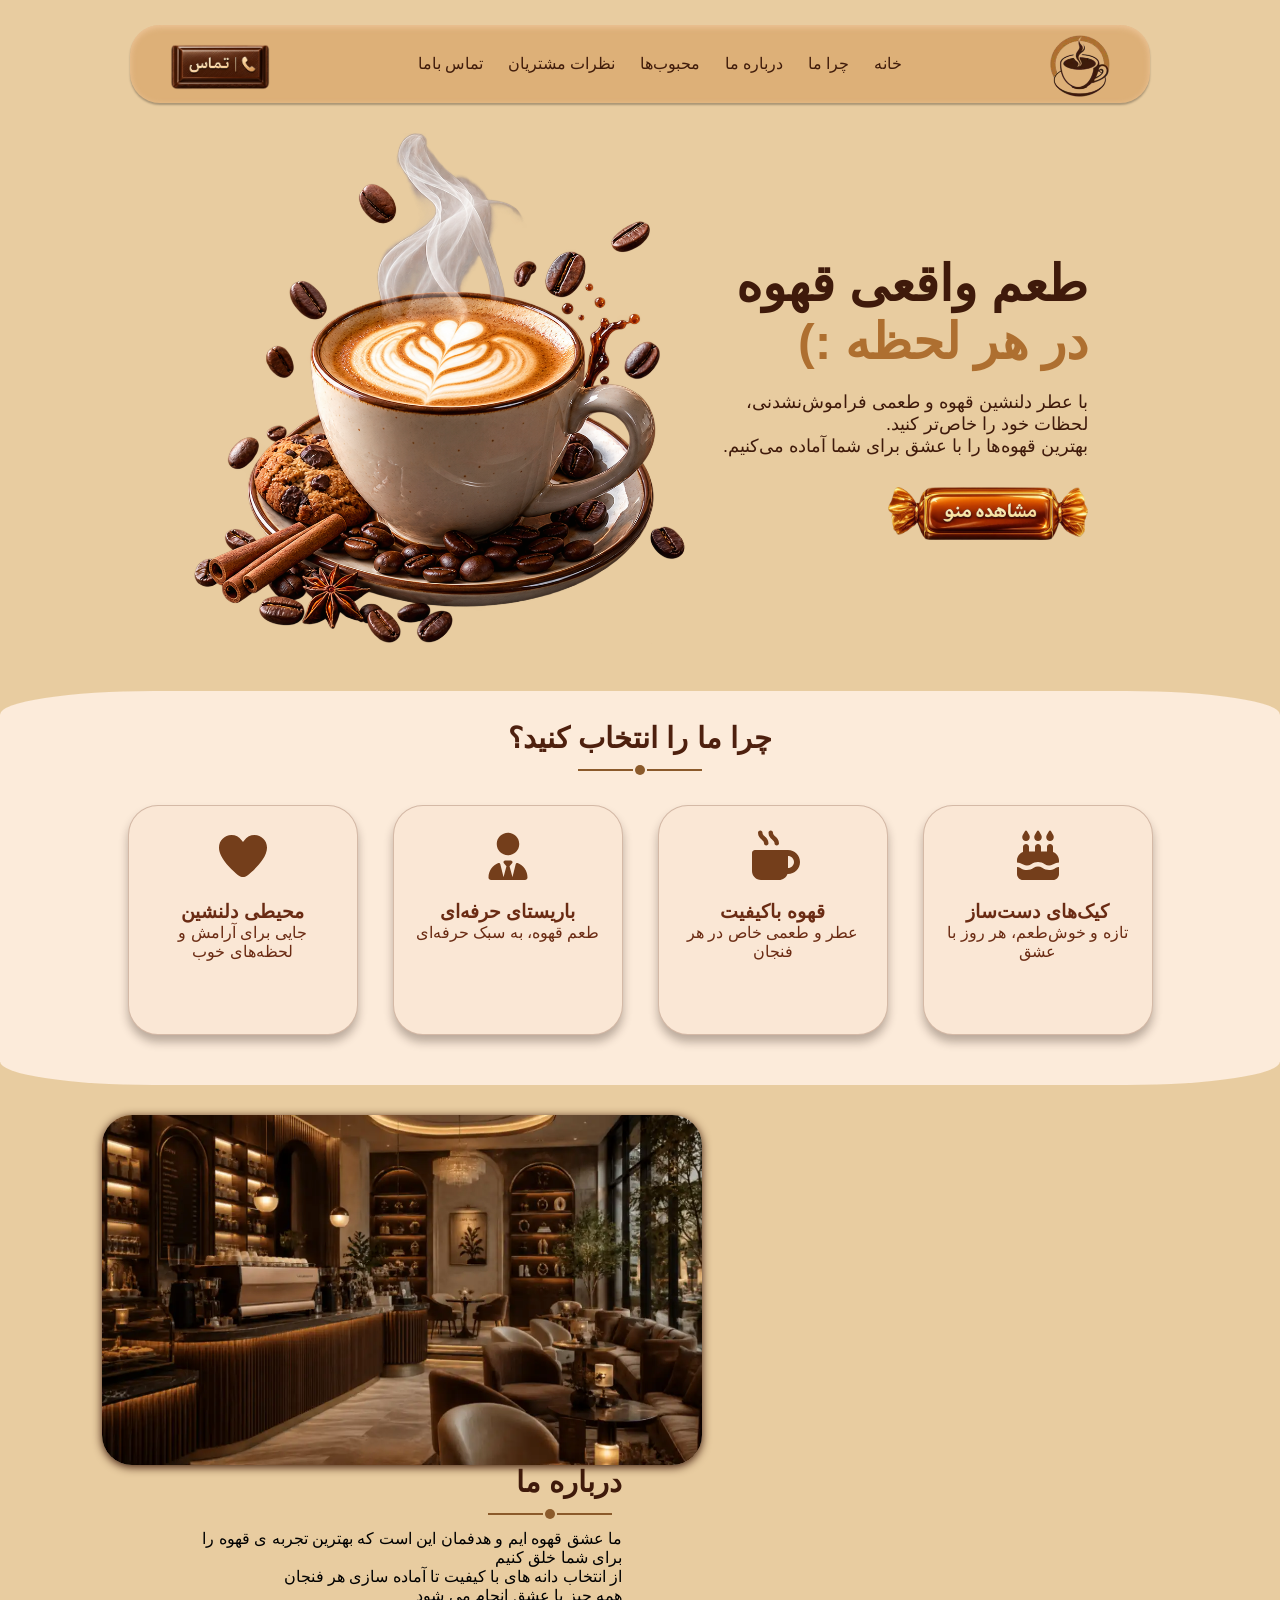
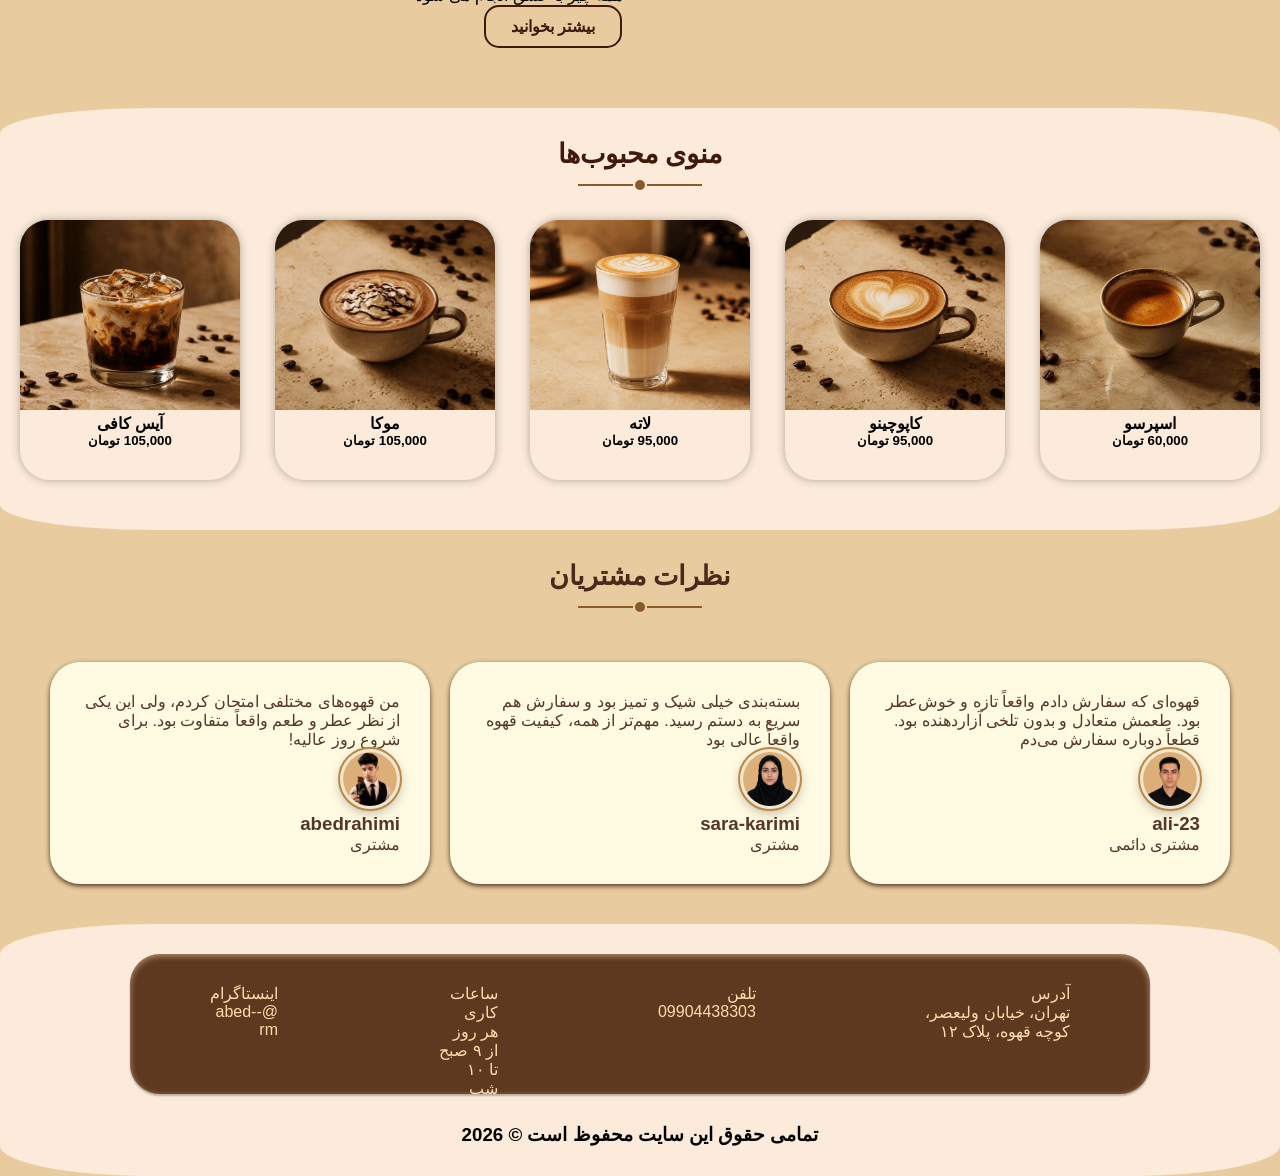
==== commit 80be59e7: "Add files via upload" ====
--- a/index.html
+++ b/index.html
@@ -5,18 +5,18 @@
     <meta name="viewport" content="width=device-width, initial-scale=1.0" />
     <title>Document</title>
     <link rel="stylesheet" href="./css/svgg.css" />
-    <link rel="stylesheet" href="./fontawesome/css/all-fonts.min.css">
-    <link rel="stylesheet" href="./css/recet.css">
+    <link rel="stylesheet" href="./fontawesome/css/all-fonts.min.css" />
+    <link rel="stylesheet" href="./css/recet.css" />
     <link rel="stylesheet" href="./css/styles.css" />
-    <link rel="stylesheet" href="./css/rispansive.css">
+    <link rel="stylesheet" href="./css/rispansive.css" />
   </head>
   <body>
-    <header class="header" >
+    <header class="header">
       <div class="header-section">
         <div class="logo">
-        <img src="./images/logo.webp" alt="logo" class="img-logo" />
-        </div>
-         <div class="nav">
+          <img src="./images/logo.webp" alt="logo" class="img-logo" />
+        </div>
+
         <nav class="nav-list">
           <a href="#scroll0">خانه</a>
           <a href="#scroll1">چرا ما</a>
@@ -25,21 +25,22 @@
           <a href="#scroll4">نظرات مشتریان</a>
           <a href="#scroll5">تماس باما</a>
         </nav>
-        </div>
+
         <div class="header-button">
-        <a class="header-btn">
-          <img src="./images/hero-btn.webp" alt="مشاهده منو" />
-        </a>
-      </div>
+          <a class="header-btn">
+            <img src="./images/hero-btn.webp" alt="مشاهده منو" />
+          </a>
+        </div>
         <div class="menu-icon">
-            <i class="fa fa-bars" ></i>
-         </div>
+          <span></span>
+          <i class="fa fa-bars"></i>
+        </div>
       </div>
     </header>
     <!-- =======================main====================== -->
     <main>
       <!-- hero-section -->
-       
+
       <section class="hero" id="scroll0">
         <div class="hero-content">
           <h1 class="title-h1">
@@ -50,17 +51,17 @@
             با عطر دلنشین قهوه و طعمی فراموش‌نشدنی، لحظات خود را خاص‌تر کنید.<br />
             بهترین قهوه‌ها را با عشق برای شما آماده می‌کنیم.
           </p>
-          
+
           <a class="hero-btn">
             <img src="./images/button-header.webp" alt="مشاهده منو" />
           </a>
         </div>
-        <div class="hero-image" >
+        <div class="hero-image">
           <img src="./images/banner.webp" alt="hero-banner" />
         </div>
       </section>
       <!-- ===section-2=== -->
-       <section class="section-2" id="scroll1">
+      <section class="section-2" id="scroll1">
         <h2 class="why-us">چرا ما را انتخاب کنید؟</h2>
         <div class="title-line">
           <span></span>
@@ -89,7 +90,7 @@
         </div>
       </section>
       <!-- ===about=== -->
-       <section class="about" id="scroll2">
+      <section class="about" id="scroll2">
         <div class="about-us">
           <div class="about-us-text">
             <h3>درباره ما</h3>
@@ -110,12 +111,13 @@
               src="./images/ChatGPT Image ۷ شهریور ۱۴۰۵، ۰۲_۴۱_۰۲.webp"
               alt=""
               class="about-us-imges"
+              loading="lazy"
             />
           </div>
         </div>
       </section>
       <!-- ===section-popular=== -->
-       <section class="section-popular" id="scroll3">
+      <section class="section-popular" id="scroll3">
         <div class="popular">
           <div class="text-plr">
             <div class="text-popular">
@@ -133,6 +135,7 @@
                 src="./images/image-1.webp"
                 alt="محصول اول"
                 class="image-card"
+                loading="lazy"
               />
               <h4>اسپرسو</h4>
               <h5>60,000 تومان</h5>
@@ -143,6 +146,7 @@
                 src="./images/image-2.webp"
                 alt="محصول دوم"
                 class="image-card"
+                loading="lazy"
               />
               <h4>کاپوچینو</h4>
               <h5>95,000 تومان</h5>
@@ -153,6 +157,7 @@
                 src="./images/image-3.webp"
                 alt="محصول سوم"
                 class="image-card"
+                loading="lazy"
               />
               <h4>لاته</h4>
               <h5>95,000 تومان</h5>
@@ -163,6 +168,7 @@
                 src="./images/image-4.webp"
                 alt="محصول چهارم"
                 class="image-card"
+                loading="lazy"
               />
               <h4>موکا</h4>
               <h5>105,000 تومان</h5>
@@ -173,17 +179,17 @@
                 src="./images/image-5.webp"
                 alt="محصول پنجم"
                 class="image-card"
+                loading="lazy"
               />
               <h4>آیس کافی</h4>
               <h5>105,000 تومان</h5>
             </div>
           </div>
         </div>
-      </section> 
+      </section>
       <!-- scroll4 -->
-       <section id="scroll4">
+      <section id="scroll4">
         <div class="comment">
-          
           <div class="comment-text">
             <h3>نظرات مشتریان</h3>
             <div class="title-line">
@@ -193,36 +199,42 @@
           <div class="comment-man">
             <div class="comment-section">
               <p>
-                قهوه‌ای که سفارش دادم واقعاً تازه و خوش‌عطر بود. طعمش متعادل و بدون تلخی آزاردهنده بود. قطعاً دوباره سفارش می‌دم
+                قهوه‌ای که سفارش دادم واقعاً تازه و خوش‌عطر بود. طعمش متعادل و
+                بدون تلخی آزاردهنده بود. قطعاً دوباره سفارش می‌دم
               </p>
               <img
                 src="./images/ChatGPT Image ۹ شهریور ۱۴۰۵، ۰۲_۳۳_۴۶.webp"
                 alt=""
                 class="comment-img"
+                loading="lazy"
               />
               <h3>ali-23</h3>
               <p>مشتری دائمی</p>
             </div>
             <div class="comment-section">
               <p>
-                بسته‌بندی خیلی شیک و تمیز بود و سفارش هم سریع به دستم رسید. مهم‌تر از همه، کیفیت قهوه واقعاً عالی بود
+                بسته‌بندی خیلی شیک و تمیز بود و سفارش هم سریع به دستم رسید.
+                مهم‌تر از همه، کیفیت قهوه واقعاً عالی بود
               </p>
               <img
                 src="./images/ChatGPT Image ۹ شهریور ۱۴۰۵، ۰۲_۳۷_۵۰.webp"
                 alt=""
                 class="comment-img"
+                loading="lazy"
               />
               <h3>sara-karimi</h3>
               <p>مشتری</p>
             </div>
             <div class="comment-section">
               <p>
-                من قهوه‌های مختلفی امتحان کردم، ولی این یکی از نظر عطر و طعم واقعاً متفاوت بود. برای شروع روز عالیه!
+                من قهوه‌های مختلفی امتحان کردم، ولی این یکی از نظر عطر و طعم
+                واقعاً متفاوت بود. برای شروع روز عالیه!
               </p>
               <img
                 src="./images/file_000000003b0c81f4a40602a8e416100d.webp"
                 alt=""
                 class="comment-img"
+                loading="lazy"
               />
               <h3>abedrahimi</h3>
               <p>مشتری</p>
@@ -256,15 +268,13 @@
       </div>
 
       <div>
-        
         <h3 class="footer-bottom-q">تمامی حقوق این سایت محفوظ است © 2026</h3>
       </div>
-
     </footer>
-     <a class="btn-menu">
-            <img src="./images/button-header-2.webp" alt="مشاهده منو" />
-          </a>
-          
+    <a href="#scroll3" class="btn-menu">
+      <img src="./images/button-header-2.webp" alt="مشاهده منو" />
+    </a>
+
     <script src="./script.js"></script>
   </body>
 </html>
--- a/css/recet.css
+++ b/css/recet.css
@@ -3,13 +3,14 @@
   margin: 0;
   box-sizing: border-box;
   /* outline: 1px solid red; */
-   -webkit-tap-highlight-color: transparent;
+  -webkit-tap-highlight-color: transparent;
 }
 html {
   scroll-behavior: smooth;
 }
 body {
-  background: #f8d3aeb5;
+  background: #e8cca0;
+  
   font-family: "vazir", "Arial Narrow", Arial, sans-serif;
 }
 
@@ -29,7 +30,7 @@
 #scroll3,
 #scroll4,
 #scroll5 {
-  scroll-margin-top: 150px;
+  scroll-margin-top: 140px;
 }
 ::selection {
   background: #6f4e37;
@@ -39,7 +40,6 @@
   user-select: none;
   -webkit-user-drag: none;
 }
-
 
 ::-webkit-scrollbar {
   width: 8px;
--- a/css/styles.css
+++ b/css/styles.css
@@ -1,4 +1,3 @@
-
 /* ===========هدرسایت========== */
 .header {
   position: sticky;
@@ -37,9 +36,7 @@
   width: 100%;
   height: 100%;
   object-fit: contain;
-  transition:
-    transform 0.5s ease,
-    filter 0.5s ease;
+  transition: transform 0.5s ease, filter 0.5s ease;
 }
 .header-btn:hover {
   transform: translateY(3px) scale(1.04);
@@ -79,8 +76,8 @@
   display: flex;
   align-items: center;
   justify-content: space-between;
-
   padding: 30px 15%;
+
 }
 .hero-content {
   display: block;
@@ -121,6 +118,7 @@
 .section-2 {
   padding: 30px;
   background-color: #fcebda;
+  border-radius: 12% 12% 12% 12% / 6% 6% 6% 6%;
 }
 .why-us {
   text-align: center;
@@ -231,7 +229,7 @@
 .about-us .about-us-text h3 {
   width: 100%;
   margin: 0 0 10px;
-  font-size: 25px;
+  font-size: 29px;
   font-weight: 800;
   color: #3f1a0b;
   text-align: right;
@@ -296,6 +294,7 @@
 
 .section-popular {
   background-color: #fcebda;
+  border-radius: 12% 12% 12% 12% / 6% 6% 6% 6%;
 }
 
 .section-popular .popular .text-plr {
@@ -305,7 +304,7 @@
 }
 .section-popular .popular .text-plr .text-popular {
   color: #3f1a0b;
-  font-size: 19px;
+  font-size: 23px;
   margin-top: 30px;
   padding-top: 30px;
 }
@@ -335,8 +334,9 @@
 }
 
 .comment .comment-text {
-  text-align: center;
-  font-size: 1.17em;
+  margin-top: 30px;
+  text-align: center;
+  font-size: 23px;
   font-weight: bold;
   color: #4b2a19;
 }
@@ -347,6 +347,7 @@
   justify-content: center;
 }
 .comment .comment-man .comment-section {
+  background-color: #fffbe3;
   padding: 30px;
   border-radius: 30px;
   box-shadow: 0px 2px 5px #3f1a0be0;
@@ -357,22 +358,21 @@
 .comment .comment-man .comment-section .comment-img {
   width: 60px;
   height: 60px;
- border-radius: 50%;
-    object-fit: cover;
-
-    border: 3px solid #f3e6d0;
-    outline: 2px solid #b88945;
-    box-shadow: 0 4px 12px rgba(63, 26, 11, 0.3);
-
+  border-radius: 50%;
+  object-fit: cover;
+  border: 3px solid #f3e6d0;
+  outline: 2px solid #b88945;
+  box-shadow: 0 4px 12px rgba(63, 26, 11, 0.3);
 }
 footer {
   background-color: #fcebda;
   padding: 30px;
+   border-radius: 12% 12% 12% 12% ;
 }
 .footer {
   display: flex;
   height: 140px;
-  background-color: #3f1a0be0;
+  background-color: #5e391f;
   margin: 0px 100px 0px 100px;
   border-radius: 30px;
   box-shadow:
--- a/css/rispansive.css
+++ b/css/rispansive.css
@@ -1,4 +1,11 @@
 @media screen and (max-width: 750px) {
+  * {
+    backdrop-filter: none !important;
+    -webkit-backdrop-filter: none !important;
+    filter: none !important;
+    transform: none !important;
+    filter: none !important;
+  }
   body {
     overflow-x: hidden;
     position: relative;
@@ -36,11 +43,6 @@
     z-index: 99;
   }
 
-  .img-logo {
-    margin-top: 7px;
-    height: 60px;
-  }
-
   .menu-icon {
     display: block;
     cursor: pointer;
@@ -49,21 +51,17 @@
 
   .hero {
     display: block;
-
     padding: 30px 9%;
   }
 
   .title-h1 {
     text-align: center;
     font-size: 40px;
-    color: #3f1a0b;
   }
 
   .hero-title {
     margin-bottom: 10px;
     text-align: center;
-    color: #3f1a0b;
-    font-size: 18px;
   }
 
   .hero-btn {
@@ -78,13 +76,16 @@
     width: 100%;
   }
   .btn-menu {
+    width: 100%;
     display: block;
     position: fixed;
-    bottom: 12px;
+    bottom: 100px;
+    right: 78%;
     z-index: 9999;
   }
   .btn-menu img {
-    width: 100%;
+    width: 80px;
+    height: 80px;
   }
   .about-us .about-us-img {
     width: 100%;
@@ -147,38 +148,28 @@
     color: #3f1a0be0;
   }
   .comment .comment-man .comment-section .comment-img {
-     width: 60px;
+    width: 60px;
     height: 60px;
     border-radius: 50%;
     object-fit: cover;
-
     border: 3px solid #f3e6d0;
     outline: 2px solid #b88945;
     box-shadow: 0 4px 12px rgba(63, 26, 11, 0.3);
   }
   .comment {
-    
-    background-image: url("../images/file_00000000e6048210a9cdede5f2b7b03c.png");
-    background-size: cover;
-    background-position: center;
-    background-repeat: no-repeat;
     padding: 30px 0px;
-   border-radius: 24px 24px 0px 0px;
-   box-shadow: 0px -10px 10px #3f1a0b49;
   }
   footer {
-    background-color: #3f1a0be0;
+    background-color: #56301b;
     padding: 30px;
-
+     border-radius: 12% 12% 0 0;
   }
   .footer {
     text-align: center;
     display: inline;
-    line-height: 2;
     height: 100%;
     background-color: transparent !important;
-    border-radius: 0px;
-    box-shadow: none;
+    box-shadow: transparent !important;
   }
 
   .footer .footer-item {
@@ -187,14 +178,13 @@
   }
   .footer-bottom-q {
     text-align: center;
-    margin-top: 30px;
   }
   .footer .footer-bottom {
     display: flex;
   }
   .footer-bottom-q {
     text-align: center;
-    margin-top: 30px;
+
     color: #ddb078;
   }
   .btn-menu.hide {
@@ -202,4 +192,150 @@
     visibility: hidden;
     pointer-events: none;
   }
+  /* دکمه همبرگری */
+  .menu-icon {
+    position: relative;
+    z-index: 1001;
+    width: 48px;
+    height: 48px;
+    border: none;
+    border-radius: 16px;
+    background: rgb(242, 199, 135);
+    box-shadow:
+      0 8px 20px rgba(63, 26, 11, 0.15),
+      inset 0 1px 0 rgba(255, 255, 255, 0.7);
+    cursor: pointer;
+    display: flex;
+    align-items: center;
+    justify-content: center;
+    transition: 0.35s ease;
+  }
+
+  /* سه خط */
+  .menu-icon::before,
+  .menu-icon::after,
+  .menu-icon span {
+    content: "";
+    position: absolute;
+    width: 22px;
+    height: 2.5px;
+    border-radius: 10px;
+    background: #3f1a0b;
+    transition: 0.35s ease;
+  }
+
+  .menu-icon::before {
+    transform: translateY(-7px);
+  }
+
+  .menu-icon span {
+    transform: translateY(0);
+  }
+
+  .menu-icon::after {
+    transform: translateY(7px);
+  }
+
+  /* حالت باز شدن */
+  .menu-icon.open {
+    transform: rotate(8deg);
+    background: #3f1a0b;
+  }
+
+  .menu-icon.open::before {
+    background: #f8d3ae;
+    transform: rotate(45deg);
+  }
+
+  .menu-icon.open span {
+    opacity: 0;
+    transform: scale(0);
+  }
+
+  .menu-icon.open::after {
+    background: #f8d3ae;
+    transform: rotate(-45deg);
+  }
+
+  /* خود منو */
+  .nav-list {
+    display: flex;
+    flex-direction: column;
+    position: fixed;
+    z-index: 1000;
+    top: 90px;
+    left: 40px;
+    width: 15rem;
+    text-align: center;
+    padding: 20px;
+    border-radius: 30px;
+    background: rgba(248, 211, 174, 0.94);
+    box-shadow:
+      0 25px 60px rgba(63, 26, 11, 0.28),
+      inset 0 1px 0 rgba(255, 255, 255, 0.7);
+    opacity: 0;
+    visibility: hidden;
+    transform: translateY(-25px) scale(0.92);
+    transition:
+      opacity 0.4s ease,
+      transform 0.4s cubic-bezier(0.2, 0.8, 0.2, 1),
+      visibility 0.4s;
+  }
+
+  /* منوی باز */
+  .nav-list.active {
+    opacity: 1;
+    visibility: visible;
+    transform: translateY(0) scale(1);
+  }
+
+  /* لینک‌های منو */
+  .nav-list a {
+    display: block;
+
+    position: relative;
+    padding: 17px 18px;
+    margin: 8px 0;
+    border-radius: 18px;
+    color: #3f1a0b;
+    text-decoration: none;
+    font-weight: bold;
+    transition: 0.3s ease;
+  }
+
+  /* افکت هاور */
+  .nav-list a::before {
+    content: "";
+    position: absolute;
+    right: 0;
+    top: 50%;
+    width: 4px;
+    height: 0;
+    border-radius: 10px;
+    background: #6b3218;
+    transform: translateY(-50%);
+    transition: 0.3s ease;
+  }
+
+  .nav-list a:hover {
+    padding-right: 25px;
+    background: rgba(255, 255, 255, 0.35);
+    box-shadow: 0 8px 20px rgba(63, 26, 11, 0.08);
+  }
+
+  .nav-list a:hover::before {
+    height: 55%;
+  }
+
+  .nav-list {
+    opacity: 0;
+    visibility: hidden;
+    transform: translateY(-20px);
+  }
+
+  .nav-list.active {
+    opacity: 1;
+    visibility: visible;
+    transform: translateY(0);
+  }
 }
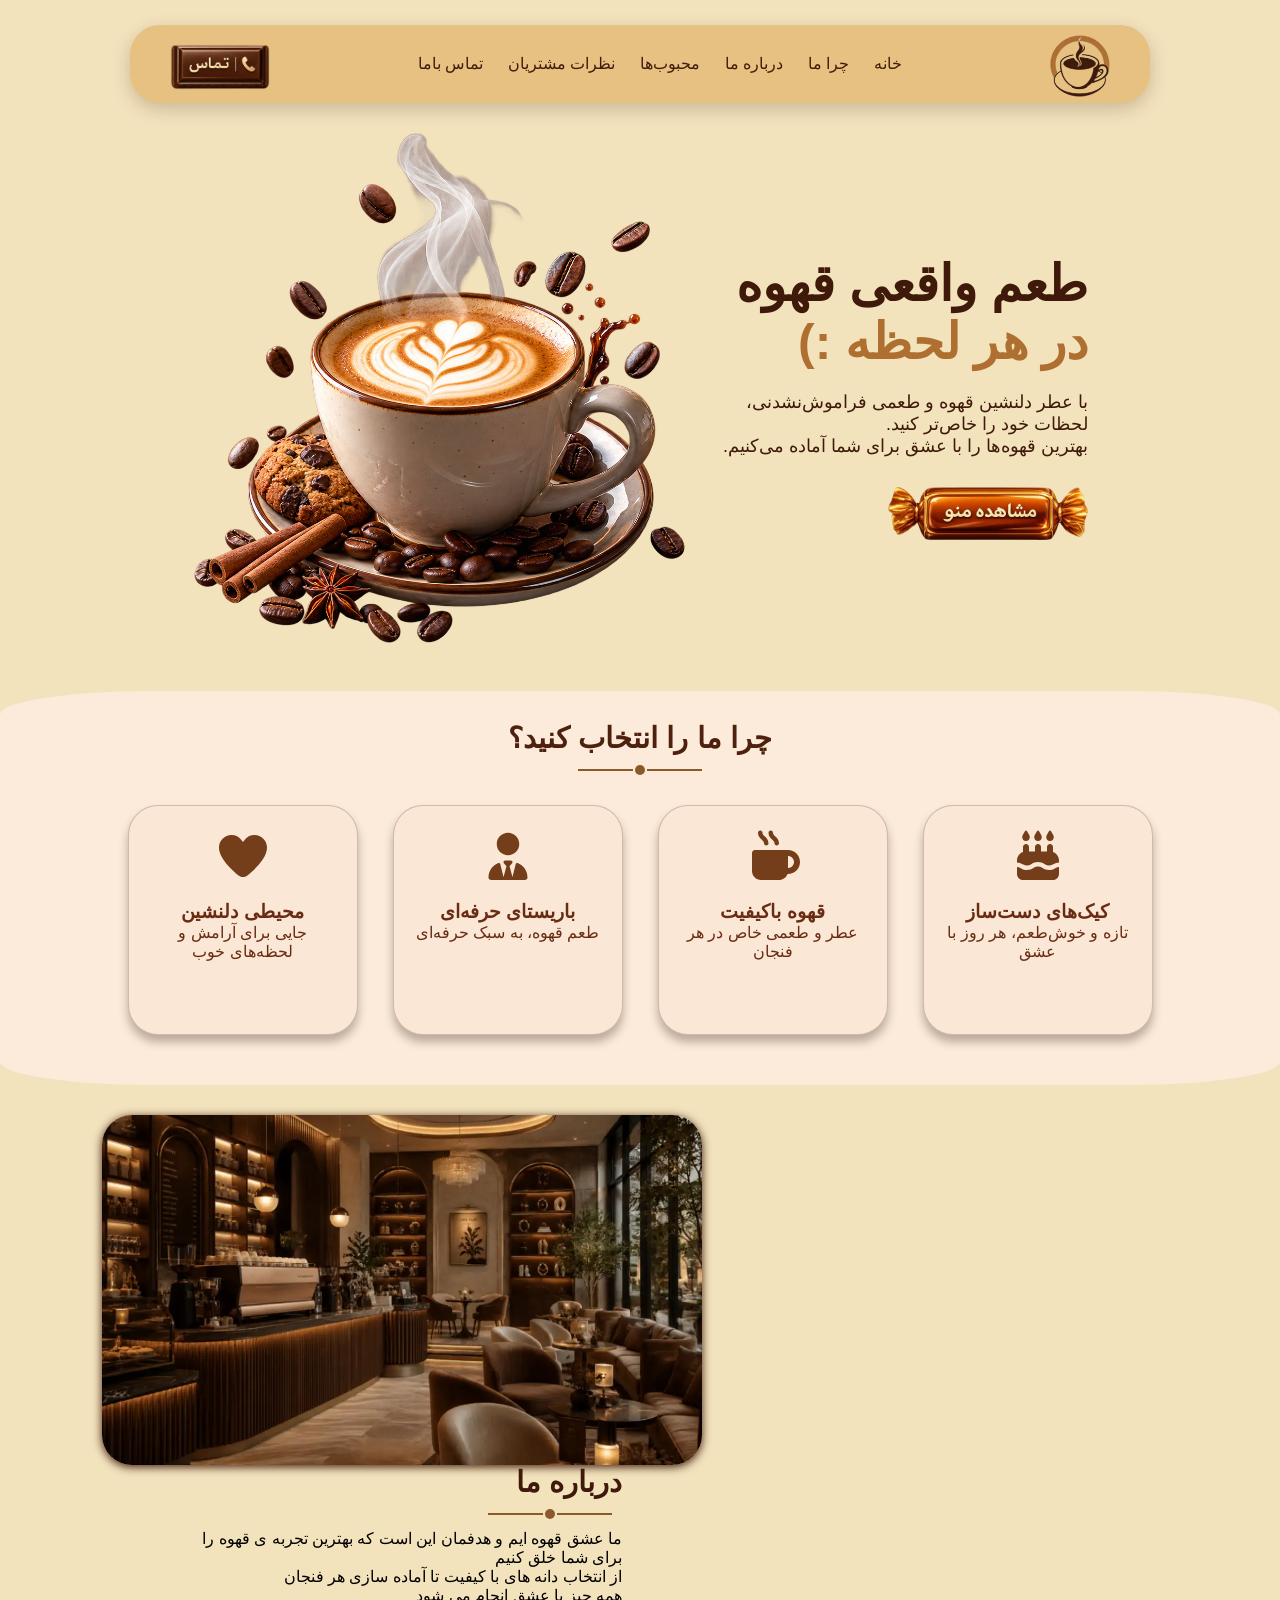
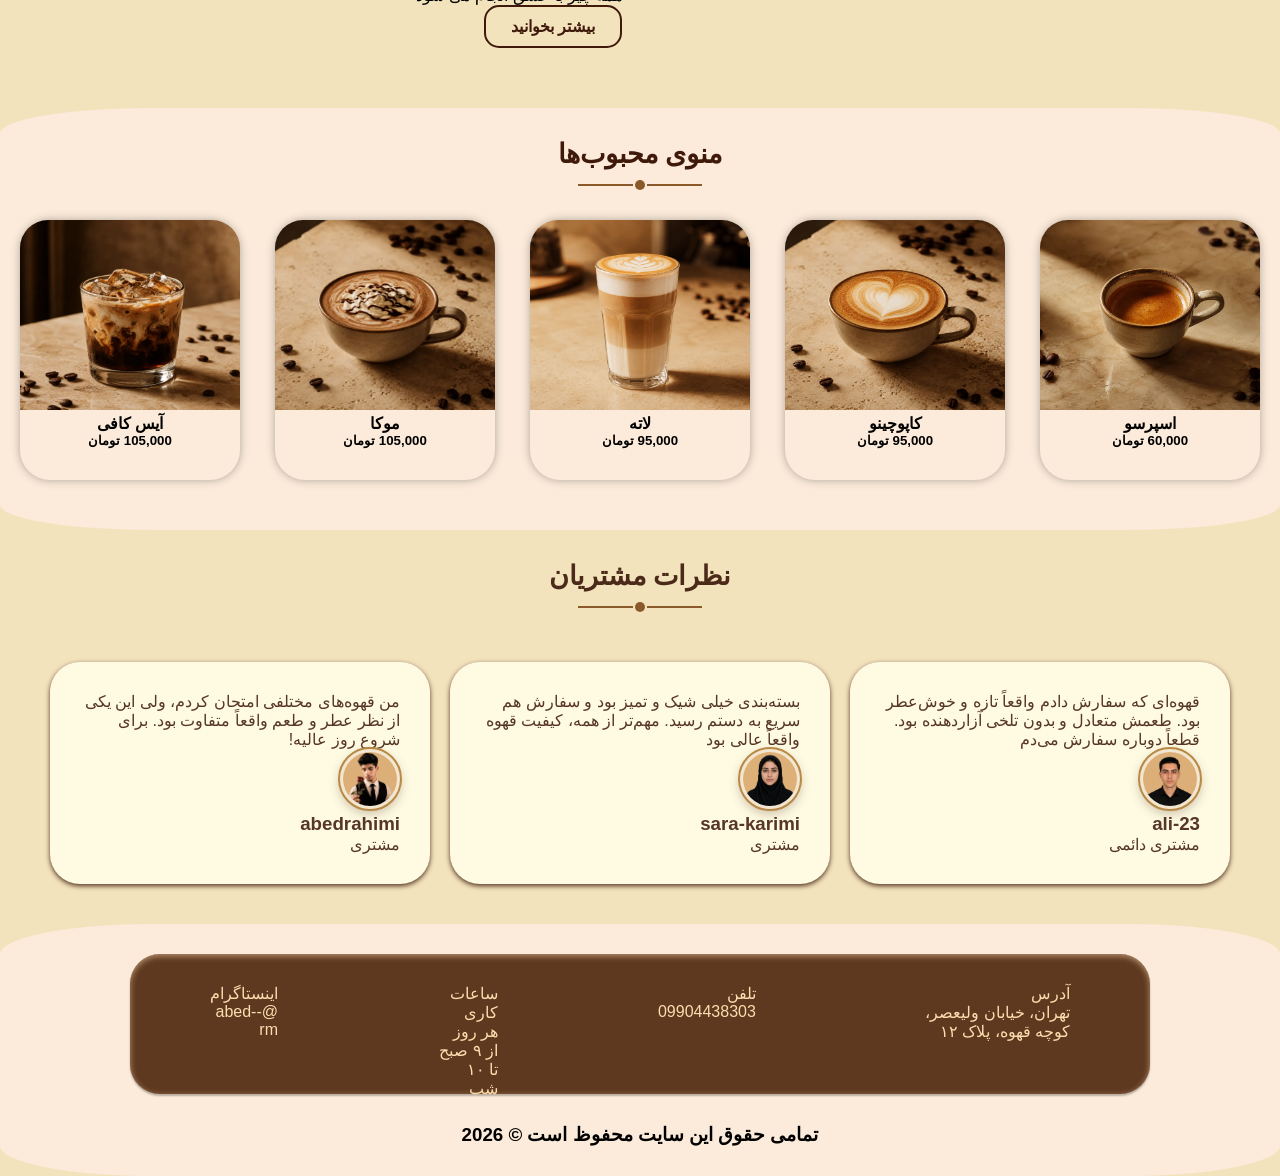
==== commit fbf12338: "Add files via upload" ====
--- a/index.html
+++ b/index.html
@@ -11,6 +11,27 @@
     <link rel="stylesheet" href="./css/rispansive.css" />
   </head>
   <body>
+    <div id="coffee-loader">
+      <div class="coffee-loader-content">
+        <div class="coffee-cup">
+          <div class="coffee-steam steam-one"></div>
+          <div class="coffee-steam steam-two"></div>
+          <div class="coffee-steam steam-three"></div>
+
+          <div class="coffee-cup-body">
+            <div class="coffee-liquid"></div>
+          </div>
+
+          <div class="coffee-cup-handle"></div>
+        </div>
+
+        <div class="coffee-loader-text">در حال آماده‌سازی...</div>
+
+        <div class="coffee-loader-line">
+          <span></span>
+        </div>
+      </div>
+    </div>
     <header class="header">
       <div class="header-section">
         <div class="logo">
--- a/css/recet.css
+++ b/css/recet.css
@@ -9,8 +9,7 @@
   scroll-behavior: smooth;
 }
 body {
-  background: #e8cca0;
-  
+  background: #f3e3bd;
   font-family: "vazir", "Arial Narrow", Arial, sans-serif;
 }
 
@@ -59,3 +58,240 @@
 .menu-icon {
   display: none;
 }
+/* =========================
+   COFFEE LOADER
+========================= */
+
+#coffee-loader {
+  position: fixed;
+  inset: 0;
+  z-index: 999999;
+
+  display: flex;
+  align-items: center;
+  justify-content: center;
+
+  background: #f3e3bd;
+
+  opacity: 1;
+  visibility: visible;
+
+  transition:
+    opacity 0.8s ease,
+    visibility 0.8s ease;
+}
+
+#coffee-loader.coffee-loader-hidden {
+  opacity: 0;
+  visibility: hidden;
+  pointer-events: none;
+}
+
+.coffee-loader-content {
+  width: min(320px, 80vw);
+
+  display: flex;
+  flex-direction: column;
+  align-items: center;
+}
+
+/* فنجان */
+
+.coffee-cup {
+  position: relative;
+
+  width: 125px;
+  height: 110px;
+
+  margin-bottom: 25px;
+}
+
+/* بدنه فنجان */
+
+.coffee-cup-body {
+  position: absolute;
+
+  left: 15px;
+  bottom: 5px;
+
+  width: 95px;
+  height: 65px;
+
+  overflow: hidden;
+
+  background: #fff4dc;
+
+  border-radius: 10px 10px 35px 35px;
+
+  box-shadow: 0 12px 25px rgba(63, 26, 11, 0.15);
+
+  border: 3px solid #6b3218;
+}
+
+/* قهوه */
+
+.coffee-liquid {
+  position: absolute;
+
+  top: 5px;
+  left: 5px;
+
+  width: 85px;
+  height: 22px;
+
+  background: #6b3218;
+
+  border-radius: 50%;
+
+  box-shadow: inset 0 3px 4px rgba(255, 255, 255, 0.15);
+}
+
+/* دسته */
+
+.coffee-cup-handle {
+  position: absolute;
+
+  right: 0;
+  bottom: 20px;
+
+  width: 32px;
+  height: 38px;
+
+  border: 7px solid #6b3218;
+
+  border-left: 0;
+
+  border-radius: 0 20px 20px 0;
+}
+
+/* بخار */
+
+.coffee-steam {
+  position: absolute;
+
+  bottom: 75px;
+
+  width: 7px;
+  height: 35px;
+
+  border-radius: 50%;
+
+  border-left: 3px solid rgba(107, 50, 24, 0.55);
+
+  animation: coffee-steam-animation 2.2s ease-in-out infinite;
+}
+
+.steam-one {
+  left: 40px;
+  animation-delay: 0s;
+}
+
+.steam-two {
+  left: 61px;
+  height: 42px;
+  animation-delay: 0.5s;
+}
+
+.steam-three {
+  left: 82px;
+  animation-delay: 1s;
+}
+
+/* متن */
+
+.coffee-loader-text {
+  margin-bottom: 14px;
+
+  color: #3f1a0b;
+
+  font-size: 15px;
+  font-weight: 600;
+
+  letter-spacing: 0.3px;
+}
+
+/* نوار پیشرفت */
+.coffee-loader-line {
+  width: 180px;
+  height: 5px;
+  margin-top: 18px;
+  background: rgba(107, 50, 24, 0.15);
+  border-radius: 20px;
+  overflow: hidden;
+}
+
+.coffee-loader-line span {
+  display: block;
+  width: 45%;
+  height: 100%;
+  background: #8b4a2f;
+  border-radius: 20px;
+  animation: coffeeLoading 1.4s ease-in-out infinite;
+}
+
+@keyframes coffeeLoading {
+  0% {
+    transform: translateX(-120%);
+  }
+
+  50% {
+    transform: translateX(120%);
+  }
+
+  100% {
+    transform: translateX(250%);
+  }
+}
+
+/* انیمیشن بخار */
+
+@keyframes coffee-steam-animation {
+  0% {
+    opacity: 0;
+    transform: translateY(10px) rotate(5deg);
+  }
+
+  35% {
+    opacity: 0.7;
+  }
+
+  70% {
+    opacity: 0.35;
+  }
+
+  100% {
+    opacity: 0;
+    transform: translateY(-22px) rotate(-8deg);
+  }
+}
+
+
+
+/* موبایل */
+
+@media (max-width: 600px) {
+  .coffee-loader-content {
+    transform: scale(0.9);
+  }
+
+  .coffee-loader-text {
+    font-size: 14px;
+  }
+
+  .coffee-loader-line {
+    width: 160px;
+  }
+}
+
+/* کاهش انیمیشن برای کاربرانی که آن را غیرفعال کرده‌اند */
+
+@media (prefers-reduced-motion: reduce) {
+  .coffee-steam,
+  .coffee-loader-line span {
+    animation: none;
+  }
+
+  #coffee-loader {
+    transition: none;
+  }
+}
--- a/css/styles.css
+++ b/css/styles.css
@@ -4,12 +4,10 @@
   top: 10px;
   z-index: 1000;
   height: 78px;
-  background-color: #ddb078;
+  background-color: #e7c181;
   margin: 10px 130px 0px 130px;
   border-radius: 30px;
-  box-shadow:
-    0 2px 2px rgba(0, 0, 0, 0.272),
-    inset 0 2px 6px rgba(248, 211, 174, 0.631);
+   box-shadow: 0 6px 18px rgba(63, 26, 11, 0.22); 
 }
 
 .header-section {
--- a/css/rispansive.css
+++ b/css/rispansive.css
@@ -200,7 +200,7 @@
     height: 48px;
     border: none;
     border-radius: 16px;
-    background: rgb(242, 199, 135);
+    background: #e7c181;
     box-shadow:
       0 8px 20px rgba(63, 26, 11, 0.15),
       inset 0 1px 0 rgba(255, 255, 255, 0.7);
@@ -269,7 +269,7 @@
     text-align: center;
     padding: 20px;
     border-radius: 30px;
-    background: rgba(248, 211, 174, 0.94);
+    background: #F3E3BD;
     box-shadow:
       0 25px 60px rgba(63, 26, 11, 0.28),
       inset 0 1px 0 rgba(255, 255, 255, 0.7);
